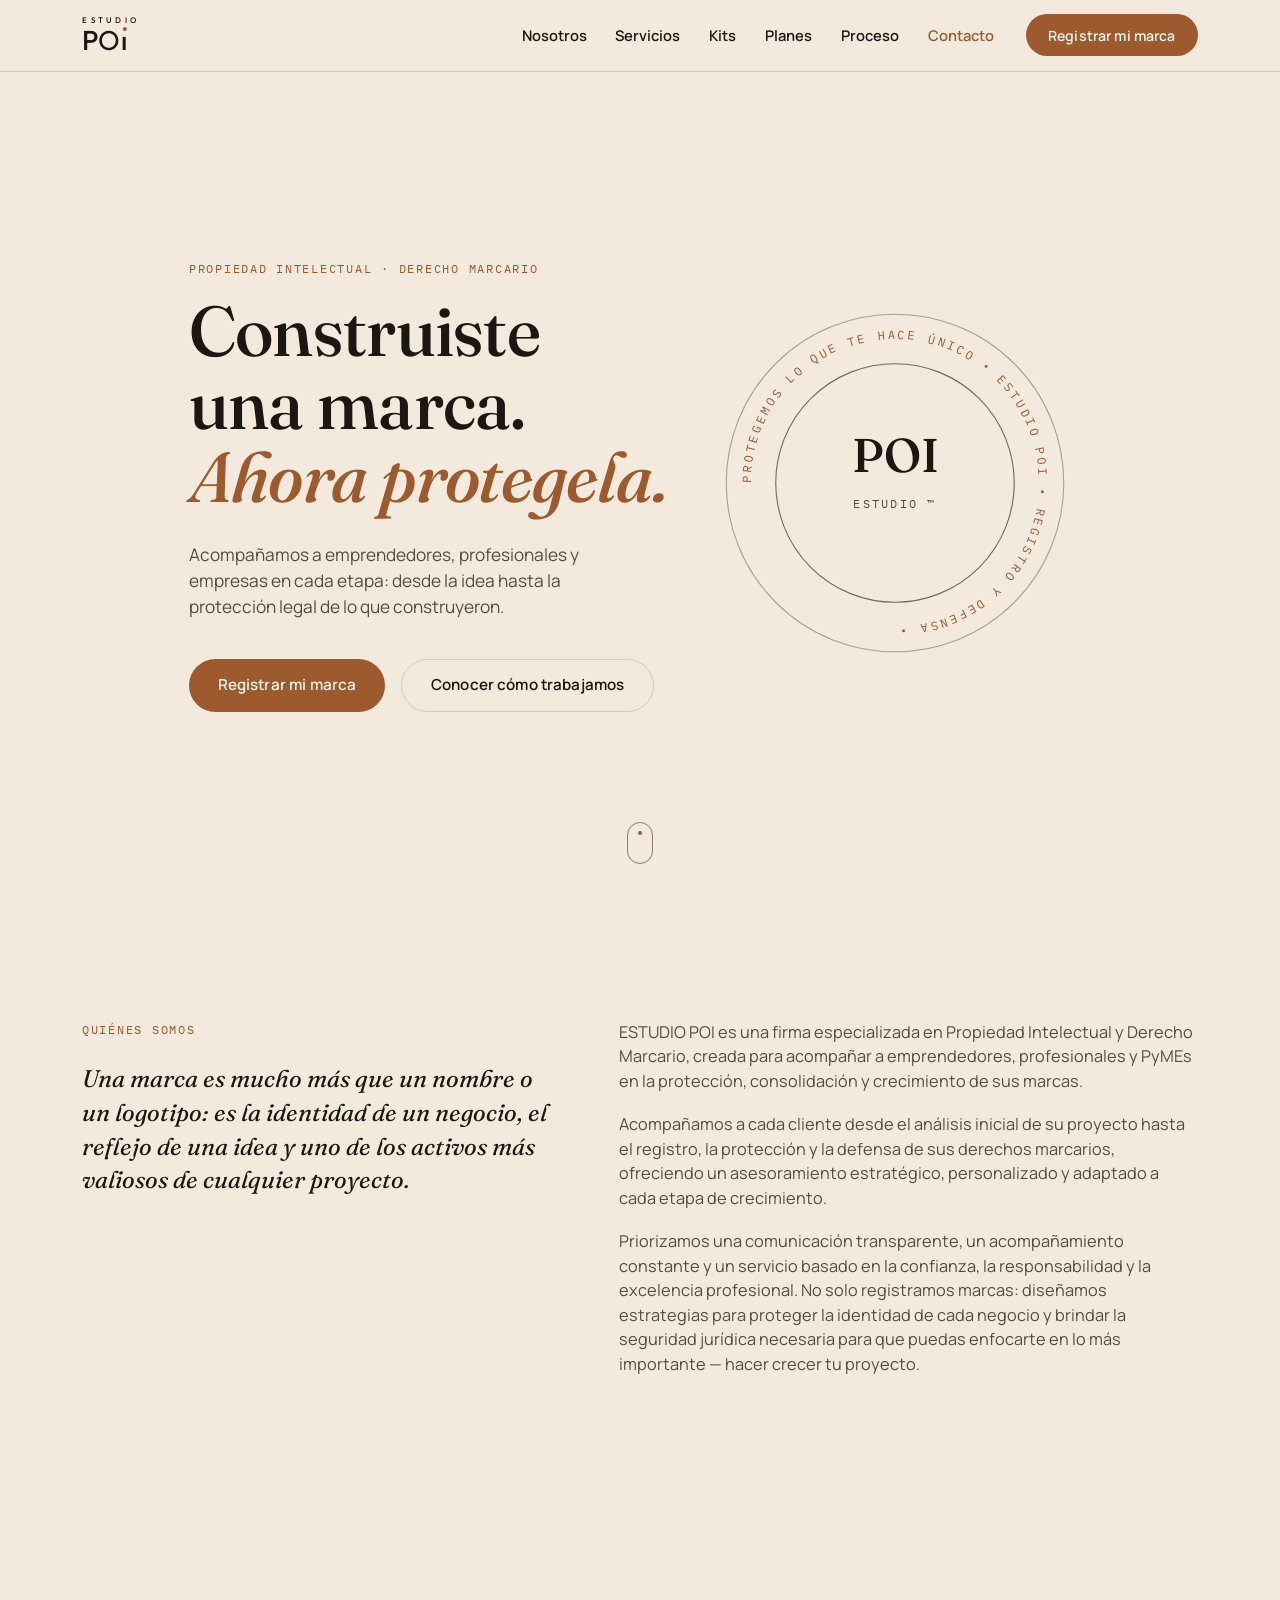
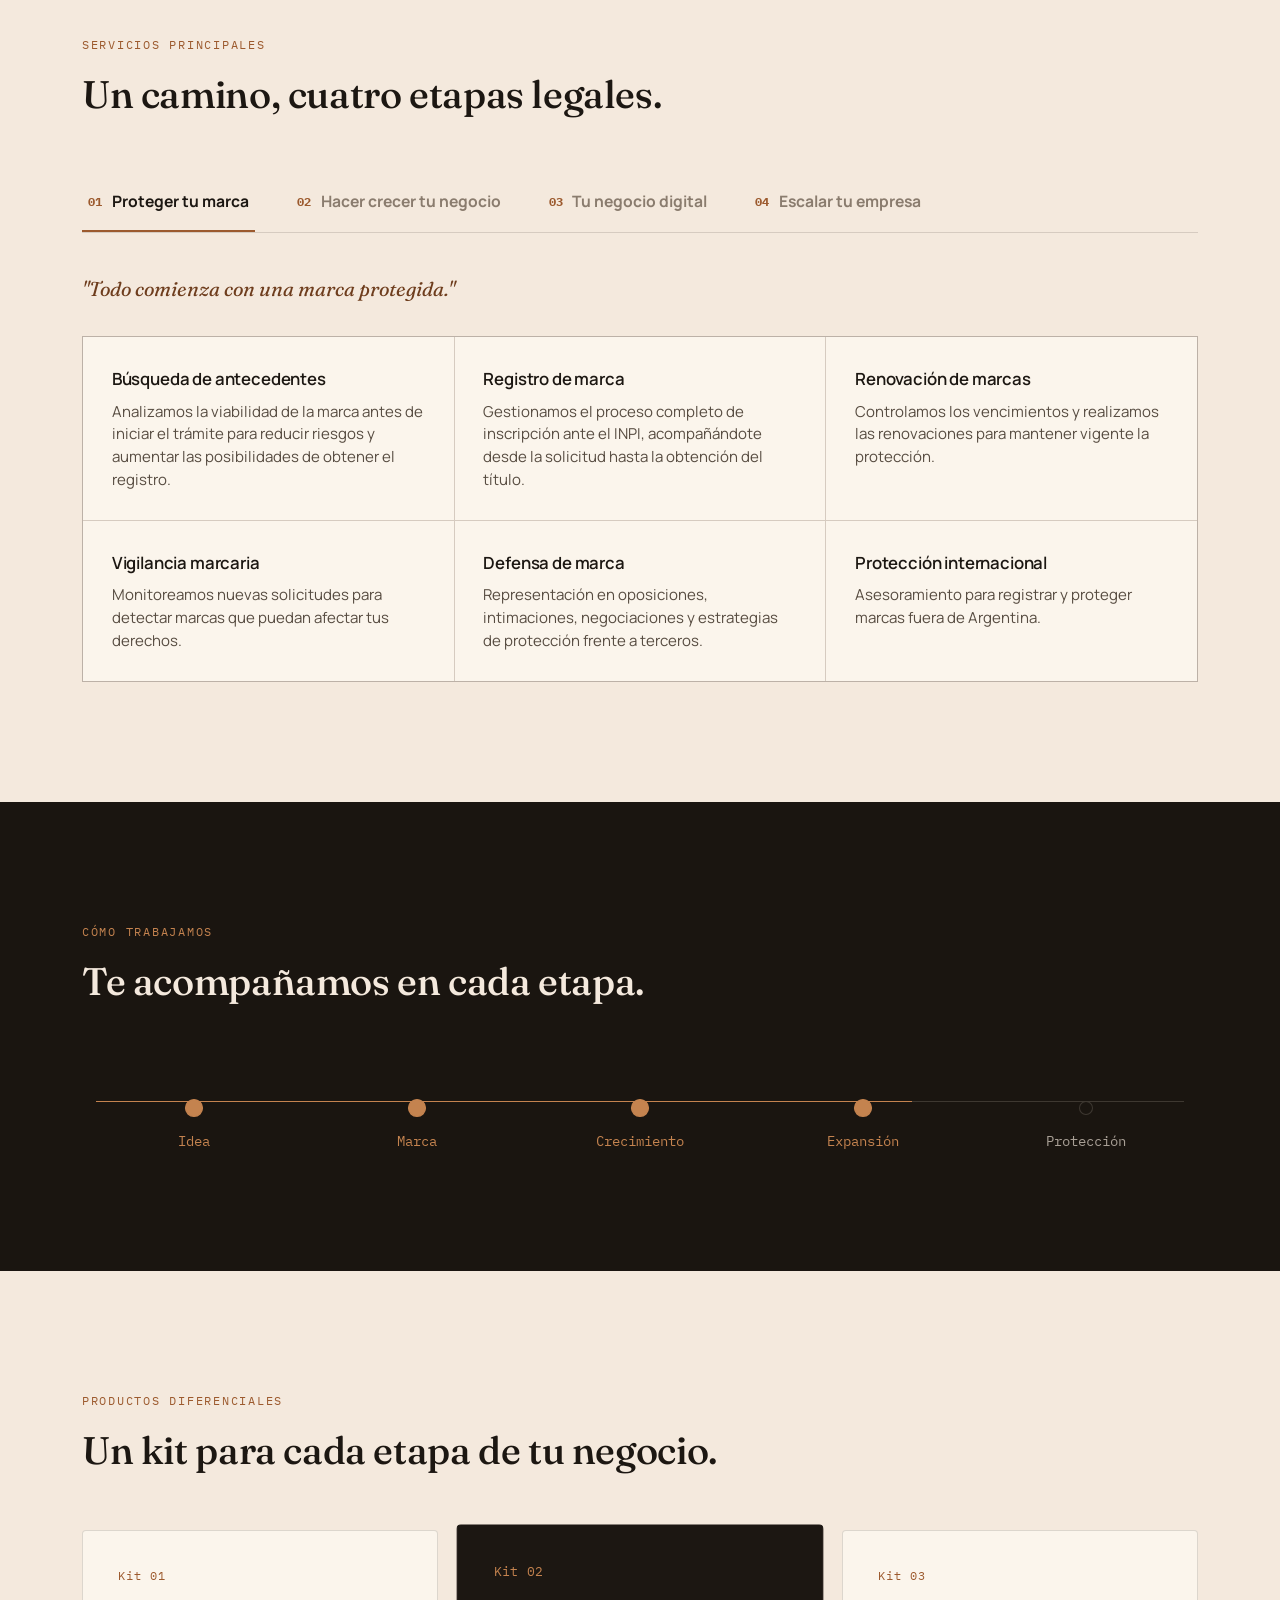
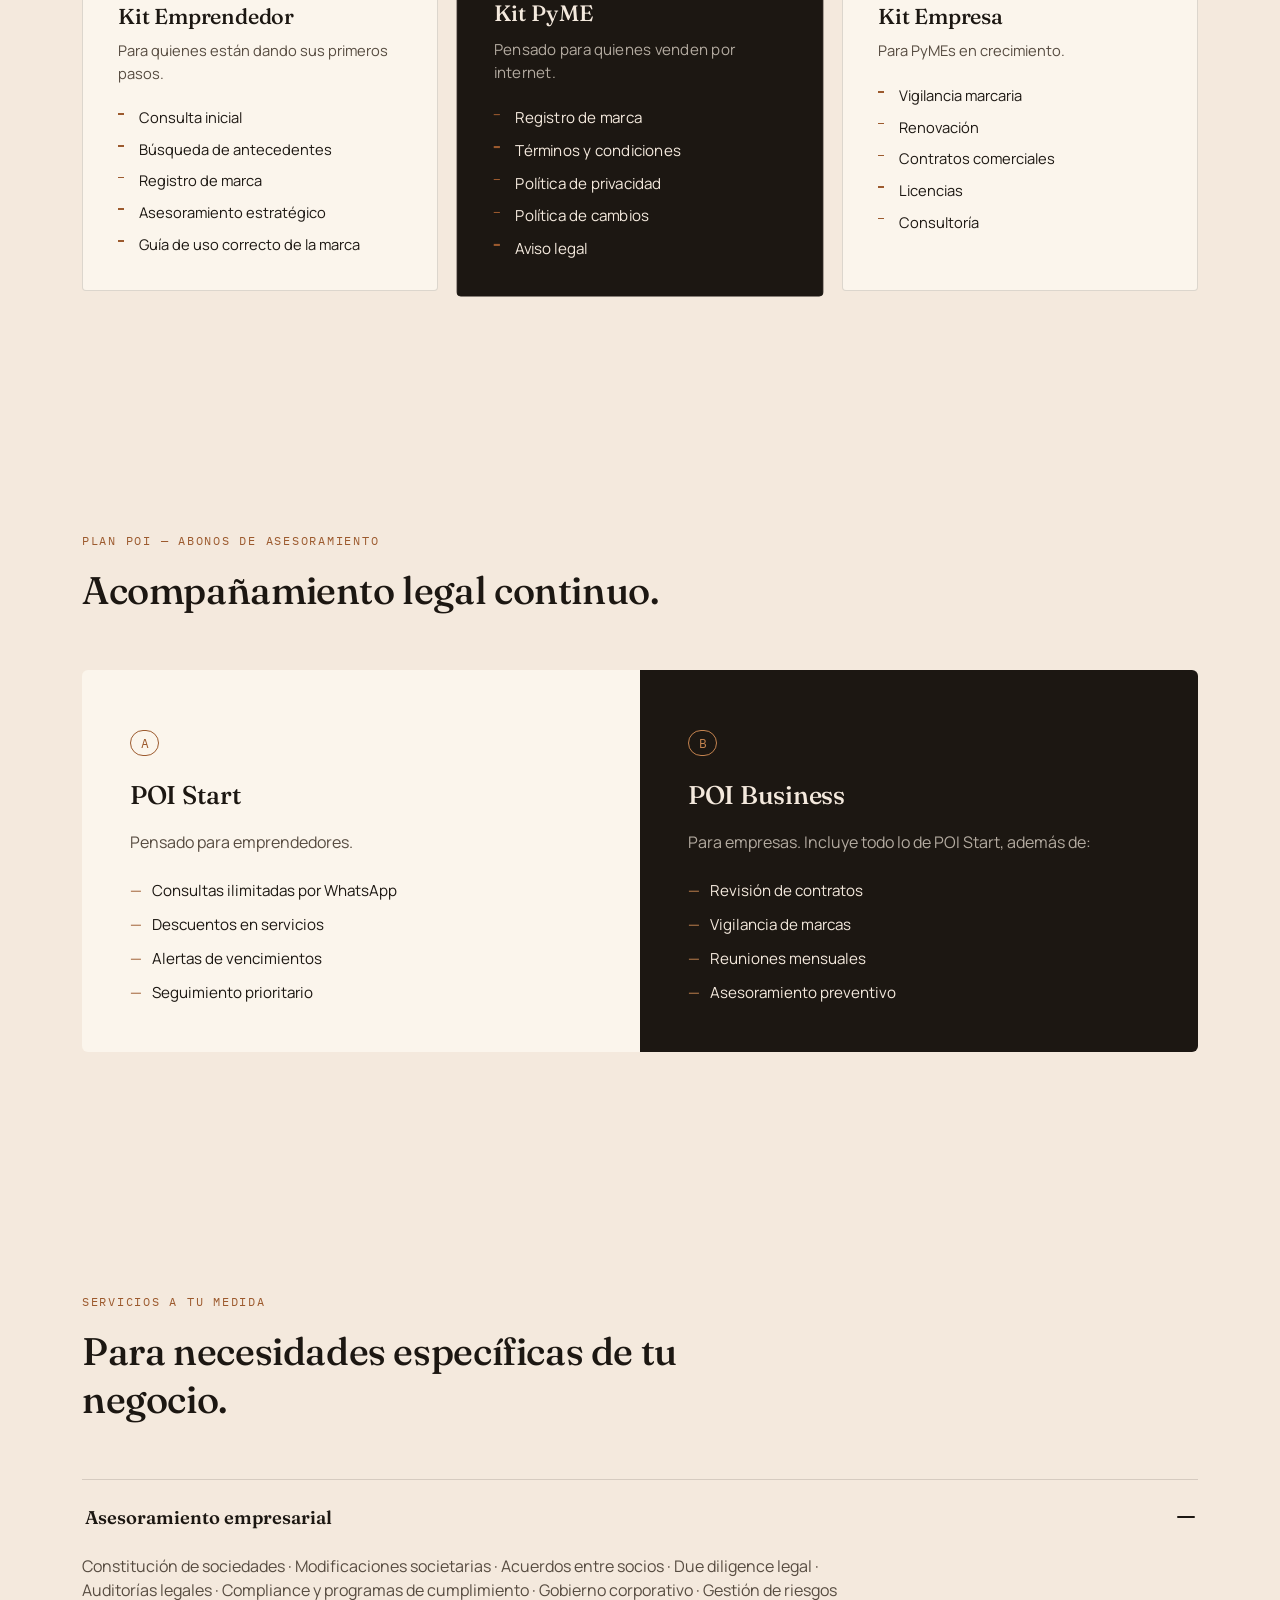
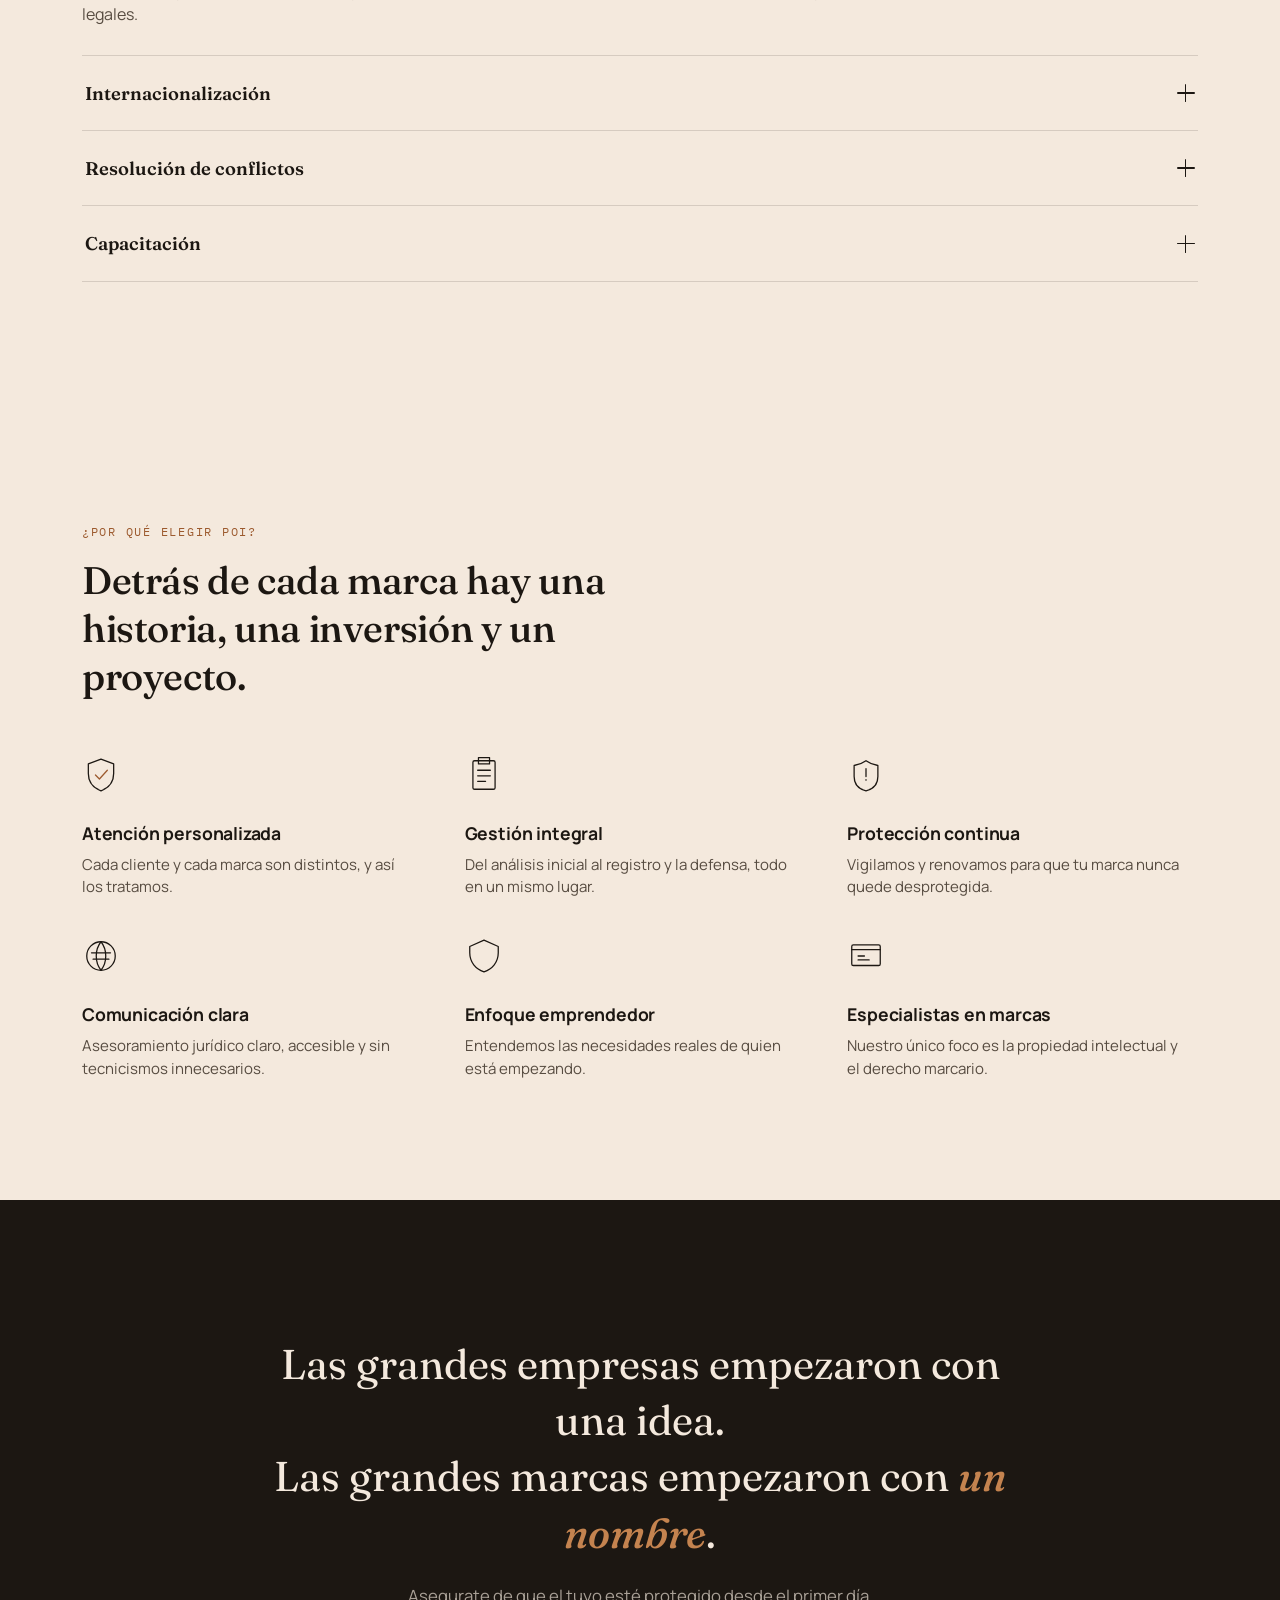
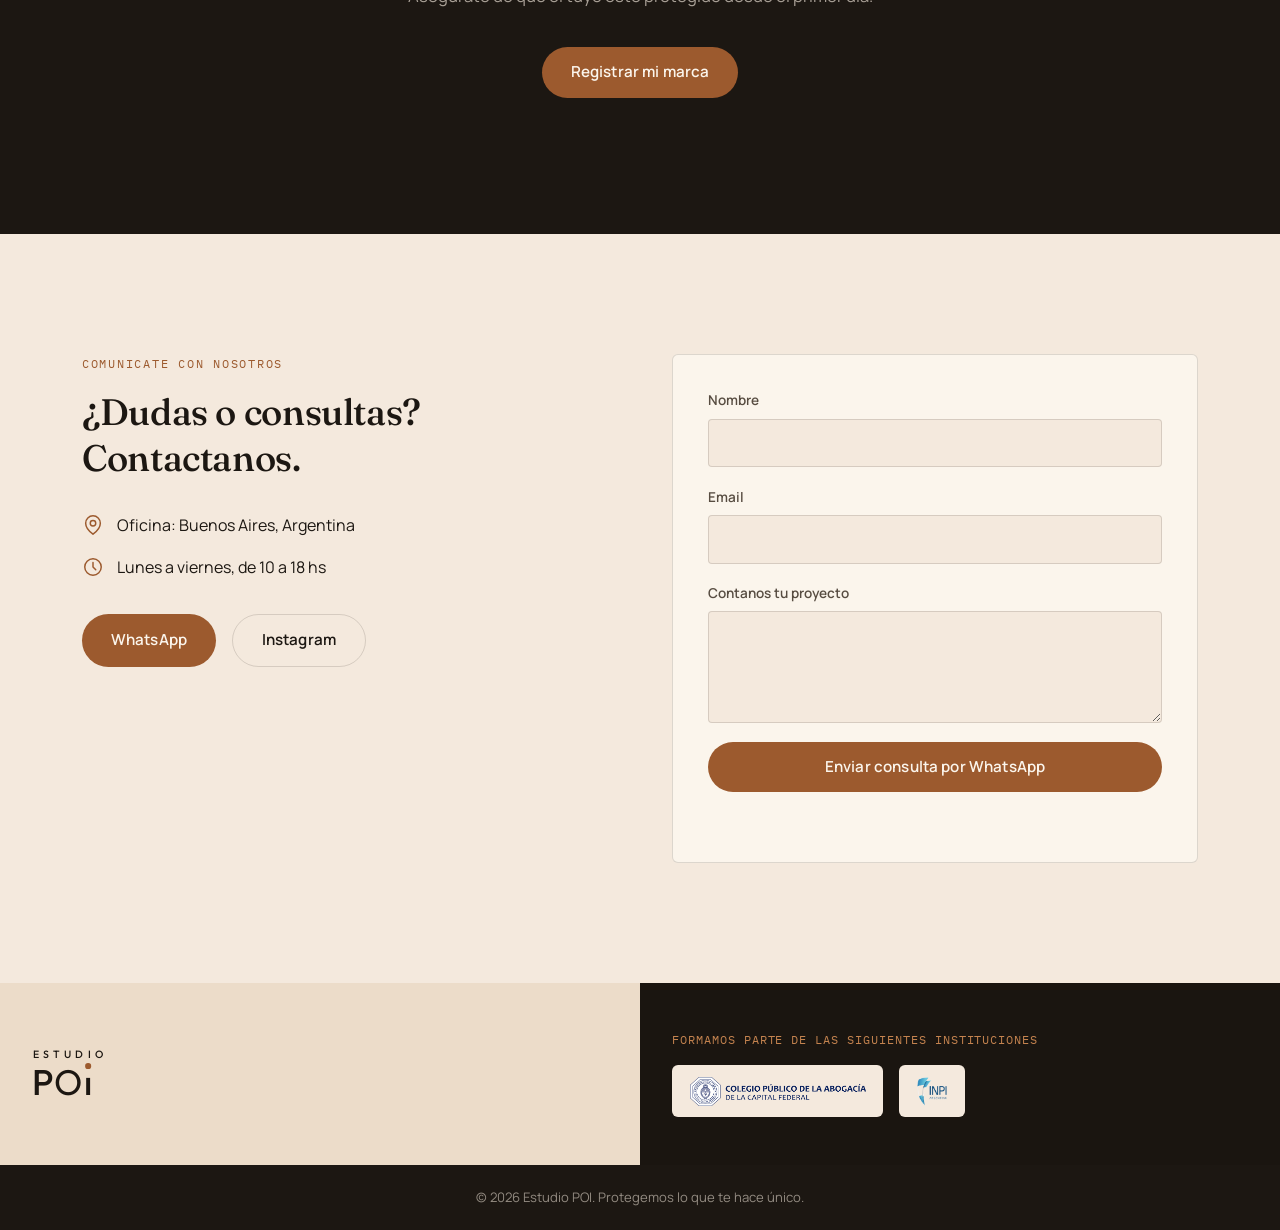
==== index.html @ d2f1c82b "segunda version" ====
<!DOCTYPE html>
<html lang="es">
<head>
<meta charset="UTF-8">
<meta name="viewport" content="width=device-width, initial-scale=1.0">
<title>Estudio POI — Protegemos lo que te hace único</title>
<meta name="description" content="Estudio POI: firma especializada en Propiedad Intelectual y Derecho Marcario. Registro, defensa y estrategia legal para marcas, emprendimientos y empresas.">
<link rel="icon" href="assets/favicon.svg" type="image/svg+xml">
<link rel="preconnect" href="https://fonts.googleapis.com">
<link rel="preconnect" href="https://fonts.gstatic.com" crossorigin>
<link href="https://fonts.googleapis.com/css2?family=Fraunces:ital,opsz,wght@0,9..144,300;0,9..144,400;0,9..144,500;0,9..144,600;1,9..144,400;1,9..144,500&family=Manrope:wght@400;500;600;700;800&family=IBM+Plex+Mono:wght@400;500&family=Outfit:wght@400;500;600&display=swap" rel="stylesheet">
<link rel="stylesheet" href="styles.css">
</head>
<body>

<!-- ============ NAV ============ -->
<header class="nav" id="nav">
  <div class="nav__inner">
    <a href="#top" class="nav__brand" aria-label="Estudio POI">
      <span class="brand-mark brand-mark--nav">
        <span class="brand-mark__estudio">Estudio</span>
        <span class="brand-mark__poi">P<span class="brand-mark__o">O</span><span class="brand-mark__i">ı<i class="brand-mark__dot"></i></span></span>
      </span>
    </a>
    <nav class="nav__links" id="navLinks">
      <a href="#nosotros">Nosotros</a>
      <a href="#servicios">Servicios</a>
      <a href="#kits">Kits</a>
      <a href="#planes">Planes</a>
      <a href="#proceso">Proceso</a>
      <a href="#contacto">Contacto</a>
    </nav>
    <a href="#contacto" class="btn btn--copper nav__cta">Registrar mi marca</a>
    <button class="nav__burger" id="navBurger" aria-label="Abrir menú" aria-expanded="false">
      <span></span><span></span><span></span>
    </button>
  </div>
</header>

<main id="top">

  <!-- ============ HERO ============ -->
  <section class="hero">
    <div class="hero__grain" aria-hidden="true"></div>
    <div class="hero__inner">
      <div class="hero__copy">
        <p class="eyebrow">Propiedad Intelectual · Derecho Marcario</p>
        <h1 class="hero__title">
          Construiste<br>
          una marca.<br>
          <em>Ahora protegela.</em>
        </h1>
        <p class="hero__lede">Acompañamos a emprendedores, profesionales y empresas en cada etapa: desde la idea hasta la protección legal de lo que construyeron.</p>
        <div class="hero__actions">
          <a href="#contacto" class="btn btn--copper">Registrar mi marca</a>
          <a href="#nosotros" class="btn btn--ghost">Conocer cómo trabajamos</a>
        </div>
      </div>
      <div class="hero__seal-wrap">
        <div class="seal" id="hero-seal">
          <svg viewBox="0 0 320 320" class="seal__svg">
            <defs>
              <path id="sealCircleTop" d="M 160,160 m -128,0 a 128,128 0 1,1 256,0 a 128,128 0 1,1 -256,0"/>
            </defs>
            <circle class="seal__ring-outer" cx="160" cy="160" r="150"/>
            <circle class="seal__ring-inner" cx="160" cy="160" r="106"/>
            <text class="seal__text">
              <textPath href="#sealCircleTop" startOffset="0%">PROTEGEMOS LO QUE TE HACE ÚNICO • ESTUDIO POI • REGISTRO Y DEFENSA •</textPath>
            </text>
            <g class="seal__center">
              <text x="160" y="150" class="seal__poi">POI</text>
              <text x="160" y="182" class="seal__tm">ESTUDIO ™</text>
            </g>
          </svg>
          <div class="seal__stamp-ring" aria-hidden="true"></div>
        </div>
      </div>
    </div>
    <button class="scroll-cue" id="scrollCue" aria-label="Bajar a la siguiente sección">
      <span></span>
    </button>
  </section>

  <!-- ============ QUIENES SOMOS ============ -->
  <section class="section about" id="nosotros">
    <div class="section__inner about__grid">
      <div class="about__label reveal">
        <p class="eyebrow">Quiénes somos</p>
        <p class="about__quote">Una marca es mucho más que un nombre o un logotipo: es la identidad de un negocio, el reflejo de una idea y uno de los activos más valiosos de cualquier proyecto.</p>
      </div>
      <div class="about__body reveal">
        <p>ESTUDIO POI es una firma especializada en Propiedad Intelectual y Derecho Marcario, creada para acompañar a emprendedores, profesionales y PyMEs en la protección, consolidación y crecimiento de sus marcas.</p>
        <p>Acompañamos a cada cliente desde el análisis inicial de su proyecto hasta el registro, la protección y la defensa de sus derechos marcarios, ofreciendo un asesoramiento estratégico, personalizado y adaptado a cada etapa de crecimiento.</p>
        <p>Priorizamos una comunicación transparente, un acompañamiento constante y un servicio basado en la confianza, la responsabilidad y la excelencia profesional. No solo registramos marcas: diseñamos estrategias para proteger la identidad de cada negocio y brindar la seguridad jurídica necesaria para que puedas enfocarte en lo más importante — hacer crecer tu proyecto.</p>
      </div>
    </div>
  </section>

  <!-- ============ SERVICIOS PRINCIPALES ============ -->
  <section class="section services" id="servicios">
    <div class="section__inner">
      <div class="section__head reveal">
        <p class="eyebrow">Servicios principales</p>
        <h2>Un camino, cuatro etapas legales.</h2>
      </div>

      <div class="tabs reveal" id="serviceTabs">
        <div class="tabs__nav" role="tablist">
          <button class="tabs__btn is-active" data-tab="0" role="tab" aria-selected="true">
            <span class="tabs__num">01</span>
            <span class="tabs__label">Proteger tu marca</span>
          </button>
          <button class="tabs__btn" data-tab="1" role="tab" aria-selected="false">
            <span class="tabs__num">02</span>
            <span class="tabs__label">Hacer crecer tu negocio</span>
          </button>
          <button class="tabs__btn" data-tab="2" role="tab" aria-selected="false">
            <span class="tabs__num">03</span>
            <span class="tabs__label">Tu negocio digital</span>
          </button>
          <button class="tabs__btn" data-tab="3" role="tab" aria-selected="false">
            <span class="tabs__num">04</span>
            <span class="tabs__label">Escalar tu empresa</span>
          </button>
        </div>

        <div class="tabs__panels">
          <!-- 01 -->
          <div class="tabs__panel is-active" data-panel="0">
            <p class="tabs__intro">"Todo comienza con una marca protegida."</p>
            <div class="service-grid">
              <div class="service-item">
                <h3>Búsqueda de antecedentes</h3>
                <p>Analizamos la viabilidad de la marca antes de iniciar el trámite para reducir riesgos y aumentar las posibilidades de obtener el registro.</p>
              </div>
              <div class="service-item">
                <h3>Registro de marca</h3>
                <p>Gestionamos el proceso completo de inscripción ante el INPI, acompañándote desde la solicitud hasta la obtención del título.</p>
              </div>
              <div class="service-item">
                <h3>Renovación de marcas</h3>
                <p>Controlamos los vencimientos y realizamos las renovaciones para mantener vigente la protección.</p>
              </div>
              <div class="service-item">
                <h3>Vigilancia marcaria</h3>
                <p>Monitoreamos nuevas solicitudes para detectar marcas que puedan afectar tus derechos.</p>
              </div>
              <div class="service-item">
                <h3>Defensa de marca</h3>
                <p>Representación en oposiciones, intimaciones, negociaciones y estrategias de protección frente a terceros.</p>
              </div>
              <div class="service-item">
                <h3>Protección internacional</h3>
                <p>Asesoramiento para registrar y proteger marcas fuera de Argentina.</p>
              </div>
            </div>
          </div>

          <!-- 02 -->
          <div class="tabs__panel" data-panel="1">
            <p class="tabs__intro">"Cuando tu emprendimiento crece, también aparecen nuevos desafíos legales."</p>
            <div class="service-grid">
              <div class="service-item service-item--wide">
                <h3>Contratos comerciales</h3>
                <p>Diseñamos contratos adaptados a cada etapa del negocio: prestación de servicios, proveedores, acuerdos comerciales, freelancers, colaboraciones, influencers, distribución y representación comercial.</p>
              </div>
              <div class="service-item">
                <h3>Contratos de confidencialidad (NDA)</h3>
                <p>Protegé tus ideas, desarrollos, información y proyectos antes de compartirlos con terceros. Ideal para startups, programadores, agencias y empresas tecnológicas.</p>
              </div>
              <div class="service-item">
                <h3>Licencias de uso</h3>
                <p>Si querés permitir que terceros utilicen tu marca, desarrollamos contratos de licencia adaptados a tu negocio.</p>
              </div>
              <div class="service-item">
                <h3>Cesión de marca</h3>
                <p>Gestionamos la transferencia legal de marcas registradas entre personas o empresas.</p>
              </div>
            </div>
          </div>

          <!-- 03 -->
          <div class="tabs__panel" data-panel="2">
            <p class="tabs__intro">"El mundo digital también necesita respaldo legal."</p>
            <div class="service-grid">
              <div class="service-item">
                <h3>Términos y condiciones</h3>
                <p>Redactamos los términos legales para páginas web, plataformas y tiendas online.</p>
              </div>
              <div class="service-item">
                <h3>Política de privacidad</h3>
                <p>Adecuamos tu sitio web al tratamiento responsable de datos personales.</p>
              </div>
              <div class="service-item">
                <h3>Política de cambios y devoluciones</h3>
                <p>Especialmente pensada para e-commerce.</p>
              </div>
              <div class="service-item">
                <h3>Aviso legal</h3>
                <p>Toda la documentación jurídica necesaria para operar con transparencia.</p>
              </div>
              <div class="service-item service-item--wide">
                <h3>Asesoramiento para tiendas online</h3>
                <p>Acompañamos negocios digitales en el cumplimiento de la normativa aplicable: información obligatoria, derechos del consumidor, protección de datos, medios de pago, publicidad digital y comercio electrónico.</p>
              </div>
            </div>
          </div>

          <!-- 04 -->
          <div class="tabs__panel" data-panel="3">
            <p class="tabs__intro">"Cuando tu negocio deja de ser un emprendimiento y comienza a convertirse en una empresa."</p>
            <div class="service-grid">
              <div class="service-item service-item--wide">
                <h3>Franquicias</h3>
                <p>Asesoramiento integral para quienes desean expandir su modelo de negocio mediante franquicias: contrato de franquicia, manual legal, protección marcaria, licencias y estrategia de expansión.</p>
              </div>
            </div>
          </div>
        </div>
      </div>
    </div>
  </section>

  <!-- ============ PROCESO ============ -->
  <section class="section process" id="proceso">
    <div class="section__inner">
      <div class="section__head reveal">
        <p class="eyebrow eyebrow--light">Cómo trabajamos</p>
        <h2 class="light-heading">Te acompañamos en cada etapa.</h2>
      </div>
      <div class="stepper reveal" id="stepper">
        <div class="stepper__line"><div class="stepper__line-fill" id="stepperFill"></div></div>
        <div class="stepper__step" data-step="0">
          <span class="stepper__dot"></span>
          <span class="stepper__label">Idea</span>
        </div>
        <div class="stepper__step" data-step="1">
          <span class="stepper__dot"></span>
          <span class="stepper__label">Marca</span>
        </div>
        <div class="stepper__step" data-step="2">
          <span class="stepper__dot"></span>
          <span class="stepper__label">Crecimiento</span>
        </div>
        <div class="stepper__step" data-step="3">
          <span class="stepper__dot"></span>
          <span class="stepper__label">Expansión</span>
        </div>
        <div class="stepper__step stepper__step--final" data-step="4" id="finalStep">
          <span class="stepper__dot stepper__dot--stamp"></span>
          <span class="stepper__label">Protección</span>
        </div>
      </div>
    </div>
  </section>

  <!-- ============ KITS ============ -->
  <section class="section kits" id="kits">
    <div class="section__inner">
      <div class="section__head reveal">
        <p class="eyebrow">Productos diferenciales</p>
        <h2>Un kit para cada etapa de tu negocio.</h2>
      </div>
      <div class="kit-grid reveal">
        <article class="kit-card">
          <p class="kit-card__num">Kit 01</p>
          <h3>Kit Emprendedor</h3>
          <p class="kit-card__for">Para quienes están dando sus primeros pasos.</p>
          <ul>
            <li>Consulta inicial</li>
            <li>Búsqueda de antecedentes</li>
            <li>Registro de marca</li>
            <li>Asesoramiento estratégico</li>
            <li>Guía de uso correcto de la marca</li>
          </ul>
        </article>
        <article class="kit-card kit-card--featured">
          <p class="kit-card__num">Kit 02</p>
          <h3>Kit PyME</h3>
          <p class="kit-card__for">Pensado para quienes venden por internet.</p>
          <ul>
            <li>Registro de marca</li>
            <li>Términos y condiciones</li>
            <li>Política de privacidad</li>
            <li>Política de cambios</li>
            <li>Aviso legal</li>
          </ul>
        </article>
        <article class="kit-card">
          <p class="kit-card__num">Kit 03</p>
          <h3>Kit Empresa</h3>
          <p class="kit-card__for">Para PyMEs en crecimiento.</p>
          <ul>
            <li>Vigilancia marcaria</li>
            <li>Renovación</li>
            <li>Contratos comerciales</li>
            <li>Licencias</li>
            <li>Consultoría</li>
          </ul>
        </article>
      </div>
    </div>
  </section>

  <!-- ============ PLAN POI ============ -->
  <section class="section plans" id="planes">
    <div class="section__inner">
      <div class="section__head reveal">
        <p class="eyebrow">Plan POI — Abonos de asesoramiento</p>
        <h2>Acompañamiento legal continuo.</h2>
      </div>
      <div class="plan-split reveal">
        <div class="plan-card plan-card--light">
          <p class="plan-card__tag">A</p>
          <h3>POI Start</h3>
          <p class="plan-card__for">Pensado para emprendedores.</p>
          <ul>
            <li>Consultas ilimitadas por WhatsApp</li>
            <li>Descuentos en servicios</li>
            <li>Alertas de vencimientos</li>
            <li>Seguimiento prioritario</li>
          </ul>
        </div>
        <div class="plan-card plan-card--dark">
          <p class="plan-card__tag">B</p>
          <h3>POI Business</h3>
          <p class="plan-card__for">Para empresas. Incluye todo lo de POI Start, además de:</p>
          <ul>
            <li>Revisión de contratos</li>
            <li>Vigilancia de marcas</li>
            <li>Reuniones mensuales</li>
            <li>Asesoramiento preventivo</li>
          </ul>
        </div>
      </div>
    </div>
  </section>

  <!-- ============ SERVICIOS A MEDIDA ============ -->
  <section class="section custom-services">
    <div class="section__inner">
      <div class="section__head reveal">
        <p class="eyebrow">Servicios a tu medida</p>
        <h2>Para necesidades específicas de tu negocio.</h2>
      </div>
      <div class="accordion reveal" id="accordion">
        <div class="accordion__item is-open">
          <button class="accordion__trigger">
            <span>Asesoramiento empresarial</span>
            <span class="accordion__icon"></span>
          </button>
          <div class="accordion__panel">
            <p>Constitución de sociedades · Modificaciones societarias · Acuerdos entre socios · Due diligence legal · Auditorías legales · Compliance y programas de cumplimiento · Gobierno corporativo · Gestión de riesgos legales.</p>
          </div>
        </div>
        <div class="accordion__item">
          <button class="accordion__trigger">
            <span>Internacionalización</span>
            <span class="accordion__icon"></span>
          </button>
          <div class="accordion__panel">
            <p>Protección internacional de marcas · Gestión de portafolios internacionales · Coordinación con corresponsales extranjeros · Estrategias de protección de activos intangibles en distintos países.</p>
          </div>
        </div>
        <div class="accordion__item">
          <button class="accordion__trigger">
            <span>Resolución de conflictos</span>
            <span class="accordion__icon"></span>
          </button>
          <div class="accordion__panel">
            <p>Negociación · Mediación · Gestión de reclamos · Asistencia en procedimientos administrativos · Coordinación de litigios con estudios especializados.</p>
          </div>
        </div>
        <div class="accordion__item">
          <button class="accordion__trigger">
            <span>Capacitación</span>
            <span class="accordion__icon"></span>
          </button>
          <div class="accordion__panel">
            <p>Cursos y talleres para empresas · Capacitaciones en propiedad intelectual · Formación en compliance y protección de activos intangibles.</p>
          </div>
        </div>
      </div>
    </div>
  </section>

  <!-- ============ POR QUE ELEGIR POI ============ -->
  <section class="section why">
    <div class="section__inner">
      <div class="section__head reveal">
        <p class="eyebrow">¿Por qué elegir POI?</p>
        <h2>Detrás de cada marca hay una historia, una inversión y un proyecto.</h2>
      </div>
      <div class="why-grid reveal">
        <div class="why-card">
          <svg class="why-icon" viewBox="0 0 48 48"><path d="M24 4 8 10v12c0 11 7 18.5 16 22 9-3.5 16-11 16-22V10Z"/><path class="why-icon__check" d="m17 24 5 5 10-11"/></svg>
          <h3>Atención personalizada</h3>
          <p>Cada cliente y cada marca son distintos, y así los tratamos.</p>
        </div>
        <div class="why-card">
          <svg class="why-icon" viewBox="0 0 48 48"><rect x="10" y="6" width="28" height="36" rx="2"/><path d="M17 2h14v8H17z"/><path d="M16 18h16M16 25h16M16 32h10"/></svg>
          <h3>Gestión integral</h3>
          <p>Del análisis inicial al registro y la defensa, todo en un mismo lugar.</p>
        </div>
        <div class="why-card">
          <svg class="why-icon" viewBox="0 0 48 48"><path d="M24 6c-7 5-15 6-15 6v14c0 10 6.5 16 15 18 8.5-2 15-8 15-18V12s-8-1-15-6Z"/><path d="M24 16v10M24 30v.5"/></svg>
          <h3>Protección continua</h3>
          <p>Vigilamos y renovamos para que tu marca nunca quede desprotegida.</p>
        </div>
        <div class="why-card">
          <svg class="why-icon" viewBox="0 0 48 48"><circle cx="24" cy="24" r="18"/><path d="M12 20h24M14 28h20M24 6c4 5 6 11 6 18s-2 13-6 18M24 6c-4 5-6 11-6 18s2 13 6 18"/></svg>
          <h3>Comunicación clara</h3>
          <p>Asesoramiento jurídico claro, accesible y sin tecnicismos innecesarios.</p>
        </div>
        <div class="why-card">
          <svg class="why-icon" viewBox="0 0 48 48"><path d="M24 4 6 12v8c0 12 7.5 20.5 18 24 10.5-3.5 18-12 18-24v-8Z"/></svg>
          <h3>Enfoque emprendedor</h3>
          <p>Entendemos las necesidades reales de quien está empezando.</p>
        </div>
        <div class="why-card">
          <svg class="why-icon" viewBox="0 0 48 48"><rect x="6" y="10" width="36" height="26" rx="2"/><path d="M6 16h36M14 24h8M14 29h14"/></svg>
          <h3>Especialistas en marcas</h3>
          <p>Nuestro único foco es la propiedad intelectual y el derecho marcario.</p>
        </div>
      </div>
    </div>
  </section>

  <!-- ============ CIERRE ============ -->
  <section class="closing">
    <div class="closing__inner reveal">
      <p class="closing__quote">
        Las grandes empresas empezaron con una idea.<br>
        Las grandes marcas empezaron con <em>un nombre</em>.
      </p>
      <p class="closing__sub">Asegurate de que el tuyo esté protegido desde el primer día.</p>
      <a href="#contacto" class="btn btn--copper">Registrar mi marca</a>
    </div>
  </section>

  <!-- ============ CONTACTO ============ -->
  <section class="section contact" id="contacto">
    <div class="section__inner contact__grid">
      <div class="contact__info reveal">
        <p class="eyebrow">Comunicate con nosotros</p>
        <h2>¿Dudas o consultas?<br>Contactanos.</h2>
        <ul class="contact__list">
          <li>
            <span class="contact__icon">
              <svg viewBox="0 0 24 24"><path d="M12 2C7.6 2 4 5.6 4 10c0 6 8 12 8 12s8-6 8-12c0-4.4-3.6-8-8-8Z"/><circle cx="12" cy="10" r="3"/></svg>
            </span>
            <span>Oficina: Buenos Aires, Argentina</span>
          </li>
          <li>
            <span class="contact__icon">
              <svg viewBox="0 0 24 24"><circle cx="12" cy="12" r="9"/><path d="M12 7v5l3 3"/></svg>
            </span>
            <span>Lunes a viernes, de 10 a 18 hs</span>
          </li>
        </ul>
        <div class="contact__actions">
          <a href="https://wa.me/5491173620775" class="btn btn--copper" target="_blank" rel="noopener">WhatsApp</a>
          <a href="https://instagram.com/estudiopoi" class="btn btn--ghost" target="_blank" rel="noopener">Instagram</a>
        </div>
      </div>
      <form class="contact__form reveal" id="contactForm">
        <label>
          <span>Nombre</span>
          <input type="text" name="nombre" required>
        </label>
        <label>
          <span>Email</span>
          <input type="email" name="email" required>
        </label>
        <label>
          <span>Contanos tu proyecto</span>
          <textarea name="mensaje" rows="4" required></textarea>
        </label>
        <button type="submit" class="btn btn--copper btn--full">Enviar consulta por WhatsApp</button>
        <p class="contact__form-note" id="formNote"></p>
      </form>
    </div>
  </section>

</main>

<!-- ============ FOOTER ============ -->
<footer class="footer">
  <div class="footer__split">
    <div class="footer__side footer__side--light">
      <span class="brand-mark brand-mark--footer">
        <span class="brand-mark__estudio">Estudio</span>
        <span class="brand-mark__poi">P<span class="brand-mark__o">O</span><span class="brand-mark__i">ı<i class="brand-mark__dot"></i></span></span>
      </span>
    </div>
    <div class="footer__side footer__side--dark">
      <p class="footer__institutions-label">Formamos parte de las siguientes instituciones</p>
      <div class="footer__institutions-logos">
        <span class="footer__institution-badge">
          <img src="assets/cpacf-logo.png" alt="Colegio Público de la Abogacía de la Capital Federal">
        </span>
        <span class="footer__institution-badge">
          <img src="assets/inpi-logo.png" alt="INPI Argentina">
        </span>
      </div>
    </div>
  </div>
  <div class="footer__bottom">
    <p>© <span id="year"></span> Estudio POI. Protegemos lo que te hace único.</p>
  </div>
</footer>

<script src="script.js"></script>
</body>
</html>
---- styles.css ----
/* =================================================================
   ESTUDIO POI — Design tokens
   ================================================================= */
:root{
  --cream:        #F4E9DD;
  --cream-deep:   #ECDCC9;
  --paper:        #FBF5EC;
  --ink:          #1C1712;
  --ink-soft:     #574C41;
  --ink-faint:    #8A7C6E;
  --copper:       #9C5A2E;
  --copper-light: #C4834F;
  --copper-deep:  #6E3D1D;
  --panel:        #1A1510;
  --panel-soft:   #2A231C;
  --line:         rgba(28,23,18,0.14);
  --line-dark:    rgba(244,233,221,0.16);

  --serif: "Fraunces", Georgia, serif;
  --sans:  "Manrope", -apple-system, BlinkMacSystemFont, "Segoe UI", sans-serif;
  --mono:  "IBM Plex Mono", ui-monospace, monospace;

  --container: 1180px;
  --ease: cubic-bezier(.22,.61,.36,1);
}

*,*::before,*::after{ box-sizing: border-box; }
html{ scroll-behavior: smooth; }
@media (prefers-reduced-motion: reduce){
  html{ scroll-behavior: auto; }
  *,*::before,*::after{ animation-duration: 0.001ms !important; animation-iteration-count: 1 !important; transition-duration: 0.001ms !important; }
}

body{
  margin:0;
  font-family: var(--sans);
  background: var(--cream);
  color: var(--ink);
  -webkit-font-smoothing: antialiased;
  line-height: 1.5;
}

img{ max-width:100%; display:block; }
a{ color:inherit; text-decoration:none; }
ul{ list-style:none; margin:0; padding:0; }
button{ font-family:inherit; cursor:pointer; background:none; border:none; color:inherit; }
input,textarea{ font-family:inherit; }

.eyebrow{
  font-family: var(--mono);
  font-size: 0.78rem;
  letter-spacing: 0.14em;
  text-transform: uppercase;
  color: var(--copper);
  margin: 0 0 1rem;
}
.eyebrow--light{ color: var(--copper-light); }

h1,h2,h3{
  font-family: var(--serif);
  font-weight: 500;
  color: var(--ink);
  margin: 0;
  letter-spacing: -0.01em;
}
em{ font-style: italic; color: var(--copper); font-weight: 500; }

.section{ padding: 7.5rem 0; }
.section__inner{ max-width: var(--container); margin: 0 auto; padding: 0 2rem; }
.section__head{ max-width: 640px; margin-bottom: 3.5rem; }
.section__head h2{ font-size: clamp(1.8rem, 3vw, 2.5rem); line-height: 1.25; }
.light-heading{ color: var(--cream); }

/* Buttons */
.btn{
  display: inline-flex;
  align-items: center;
  justify-content: center;
  padding: 0.9rem 1.8rem;
  border-radius: 100px;
  font-size: 0.95rem;
  font-weight: 600;
  letter-spacing: 0.01em;
  transition: transform 0.35s var(--ease), box-shadow 0.35s var(--ease), background 0.25s ease, color 0.25s ease;
  white-space: nowrap;
}
.btn--copper{ background: var(--copper); color: var(--paper); }
.btn--copper:hover{ background: var(--copper-deep); transform: translateY(-2px); box-shadow: 0 10px 24px rgba(110,61,29,0.28); }
.btn--ghost{ background: transparent; color: var(--ink); border: 1.5px solid var(--line); }
.btn--ghost:hover{ border-color: var(--ink); transform: translateY(-2px); }
.btn--full{ width:100%; }

/* =================================================================
   BRAND MARK (typographic logo — replaces raster image)
   ================================================================= */
.brand-mark{
  display:flex; flex-direction:column; align-items:flex-start;
  font-family: "Outfit", var(--sans);
  color: var(--ink);
  line-height: 1;
  user-select: none;
}
.brand-mark__estudio{
  font-size: 0.62em;
  font-weight: 500;
  letter-spacing: 0.4em;
  text-transform: uppercase;
  color: currentColor;
  margin-bottom: 0.4em;
  margin-left: 0.05em;
}
.brand-mark__poi{
  display: inline-flex;
  align-items: baseline;
  font-size: 2.1em;
  font-weight: 500;
  letter-spacing: 0.01em;
}
.brand-mark__o{ font-weight: 400; }
.brand-mark__i{
  position: relative;
  display: inline-block;
  margin-left: 0.03em;
}
.brand-mark__dot{
  position: absolute;
  top: -0.02em;
  left: 50%;
  transform: translateX(-50%);
  width: 0.16em;
  height: 0.16em;
  border-radius: 50%;
  background: var(--copper);
  font-style: normal;
}
.brand-mark--nav{ font-size: 13px; }
.brand-mark--footer{ font-size: 17px; }

/* =================================================================
   NAV
   ================================================================= */
.nav{
  position: sticky; top:0; z-index: 100;
  background: rgba(244,233,221,0.82);
  backdrop-filter: blur(10px);
  border-bottom: 1px solid var(--line);
}
.nav__inner{
  max-width: var(--container); margin:0 auto; padding: 0.9rem 2rem;
  display:flex; align-items:center; gap: 2rem;
}
.nav__brand{ margin-right: auto; }
.nav__links{ display:flex; gap: 1.8rem; font-size: 0.92rem; font-weight:600; }
.nav__links a{ position:relative; padding: 0.2rem 0; }
.nav__links a::after{
  content:''; position:absolute; left:0; right:100%; bottom:-2px; height:1.5px;
  background: var(--copper); transition: right 0.3s var(--ease);
}
.nav__links a:hover::after{ right:0; }
.nav__cta{ padding: 0.65rem 1.4rem; font-size:0.88rem; }
.nav__burger{ display:none; flex-direction:column; gap:5px; width:26px; }
.nav__burger span{ height:2px; background:var(--ink); border-radius:2px; transition: transform .3s var(--ease), opacity .3s var(--ease); }

@media (max-width: 900px){
  .nav__links{
    position:fixed; inset: 62px 0 0 0; background: var(--cream);
    flex-direction:column; padding: 2rem; gap: 1.4rem; font-size: 1.15rem;
    transform: translateY(-8px); opacity:0; pointer-events:none;
    transition: opacity .3s var(--ease), transform .3s var(--ease);
  }
  .nav__links.is-open{ opacity:1; transform:translateY(0); pointer-events:auto; }
  .nav__cta{ display:none; }
  .nav__burger{ display:flex; }
  .nav__burger.is-open span:nth-child(1){ transform: translateY(7px) rotate(45deg); }
  .nav__burger.is-open span:nth-child(2){ opacity:0; }
  .nav__burger.is-open span:nth-child(3){ transform: translateY(-7px) rotate(-45deg); }
}

/* =================================================================
   HERO
   ================================================================= */
.hero{
  position: relative;
  min-height: 92vh;
  display:flex; align-items:center;
  overflow: hidden;
}
.hero__grain{
  position:absolute; inset:0; pointer-events:none; opacity: 0.5;
  background-image: radial-gradient(var(--line) 0.6px, transparent 0.6px);
  background-size: 18px 18px;
  mask-image: radial-gradient(ellipse at 70% 40%, black, transparent 70%);
}
.hero__inner{
  max-width: var(--container); margin: 0 auto; padding: 4rem 2rem;
  display:grid; grid-template-columns: 1.1fr 0.9fr; align-items:center; gap: 2rem;
  position:relative; z-index:1;
}
.hero__title{
  font-size: clamp(2.6rem, 5.6vw, 4.4rem);
  line-height: 1.04;
  font-weight: 500;
}
.hero__lede{
  max-width: 440px; margin: 1.8rem 0 2.4rem;
  color: var(--ink-soft); font-size: 1.08rem;
}
.hero__actions{ display:flex; gap: 1rem; flex-wrap:wrap; }

.hero__seal-wrap{ display:flex; justify-content:center; align-items:center; }
.seal{ position:relative; width: min(360px, 80vw); aspect-ratio:1; }
.seal__svg{ width:100%; height:100%; }
.seal__ring-outer, .seal__ring-inner{ fill:none; stroke: var(--ink); }
.seal__ring-outer{ stroke-width:1; opacity:0.35; }
.seal__ring-inner{ stroke-width:1; opacity:0.6; }
.seal__text{
  font-family: var(--mono); font-size: 10.6px; letter-spacing: 2.6px;
  fill: var(--copper); text-transform: uppercase;
}
.seal__poi{
  font-family: var(--serif); font-size: 42px; font-weight:500;
  text-anchor:middle; fill: var(--ink);
}
.seal__tm{
  font-family: var(--mono); font-size: 11px; letter-spacing:2px;
  text-anchor:middle; fill: var(--ink-soft);
}
.seal__center, .seal__text{ transform-origin: 160px 160px; }
.seal__text{ animation: seal-rotate 40s linear infinite; }
.seal__stamp-ring{
  position:absolute; inset:-6%; border-radius:50%;
  border: 2px solid var(--copper);
  opacity:0; transform: scale(1.5);
}

@keyframes seal-rotate{ to{ transform: rotate(360deg); } }

/* stamp entrance, played once via JS class */
.seal.is-stamping .seal__svg{ animation: stamp-drop 0.9s var(--ease) both; }
.seal.is-stamping .seal__stamp-ring{ animation: stamp-ring 0.9s var(--ease) both; }
@keyframes stamp-drop{
  0%{ transform: translateY(-26px) scale(1.14) rotate(-6deg); opacity:0; filter: blur(3px); }
  55%{ transform: translateY(4px) scale(0.98) rotate(1deg); opacity:1; filter: blur(0); }
  75%{ transform: translateY(-2px) scale(1.01) rotate(0deg); }
  100%{ transform: translateY(0) scale(1) rotate(0deg); }
}
@keyframes stamp-ring{
  0%{ opacity:0; transform: scale(1); }
  50%{ opacity:0; }
  58%{ opacity:0.55; transform: scale(1); }
  100%{ opacity:0; transform: scale(1.5); }
}

.scroll-cue{
  position:absolute; bottom: 2.2rem; left:50%; transform:translateX(-50%);
  width: 26px; height: 42px; border: 1.5px solid var(--ink-faint); border-radius: 20px;
}
.scroll-cue span{
  position:absolute; top:8px; left:50%; width:4px; height:4px; margin-left:-2px;
  background: var(--copper); border-radius:50%;
  animation: cue 1.8s ease-in-out infinite;
}
@keyframes cue{ 0%{ transform:translateY(0); opacity:1; } 70%{ opacity:0; } 100%{ transform:translateY(16px); opacity:0; } }

@media (max-width: 860px){
  .hero__inner{ grid-template-columns: 1fr; text-align:left; }
  .hero__seal-wrap{ order:-1; margin-bottom:1rem; }
  .seal{ width: min(240px, 60vw); }
}

/* =================================================================
   REVEAL ON SCROLL
   ================================================================= */
.reveal{ opacity:0; transform: translateY(22px); transition: opacity 0.7s var(--ease), transform 0.7s var(--ease); }
.reveal.is-visible{ opacity:1; transform:none; }

/* =================================================================
   ABOUT
   ================================================================= */
.about__grid{
  display:grid; grid-template-columns: 0.9fr 1.1fr; gap: 4rem;
}
.about__quote{
  font-family: var(--serif); font-size: 1.5rem; line-height:1.4;
  color: var(--ink); font-style: italic;
}
.about__body p{ color: var(--ink-soft); margin: 0 0 1.2rem; font-size:1.02rem; }
@media (max-width: 860px){ .about__grid{ grid-template-columns: 1fr; gap:2rem; } }

/* =================================================================
   SERVICE TABS
   ================================================================= */
.tabs__nav{
  display:flex; flex-wrap:wrap; gap: 0.6rem 0.6rem;
  border-bottom: 1px solid var(--line);
  margin-bottom: 2.6rem;
}
.tabs__btn{
  display:flex; align-items:center; gap:0.6rem;
  padding: 1rem 0.4rem 1.1rem; margin-right: 1.6rem;
  border-bottom: 2px solid transparent;
  font-size: 0.98rem; font-weight: 700; color: var(--ink-faint);
  transition: color .25s ease, border-color .25s ease;
}
.tabs__num{ font-family: var(--mono); font-size:0.78rem; color: var(--copper); }
.tabs__btn.is-active{ color: var(--ink); border-color: var(--copper); }
.tabs__btn:hover{ color: var(--ink); }

.tabs__panel{ display:none; }
.tabs__panel.is-active{ display:block; animation: panel-in 0.5s var(--ease); }
@keyframes panel-in{ from{ opacity:0; transform: translateY(10px); } to{ opacity:1; transform:none; } }

.tabs__intro{
  font-family: var(--serif); font-style:italic; font-size:1.25rem;
  color: var(--copper-deep); margin: 0 0 2rem;
}
.service-grid{
  display:grid; grid-template-columns: repeat(3, 1fr); gap: 1px;
  background: var(--line); border: 1px solid var(--line);
}
.service-item{
  background: var(--paper); padding: 1.8rem;
  transition: background .3s ease;
}
.service-item:hover{ background: var(--cream-deep); }
.service-item--wide{ grid-column: span 2; }
.service-item h3{ font-size: 1.05rem; margin-bottom: 0.6rem; font-weight:600; font-family: var(--sans); }
.service-item p{ color: var(--ink-soft); font-size: 0.94rem; margin:0; }

@media (max-width: 760px){
  .service-grid{ grid-template-columns: 1fr; }
  .service-item--wide{ grid-column: span 1; }
}

/* =================================================================
   PROCESS / STEPPER
   ================================================================= */
.process{ background: var(--panel); }
.stepper{
  position:relative; display:flex; justify-content:space-between;
  padding-top: 2.5rem;
}
.stepper__line{
  position:absolute; top: 2.5rem; left: 14px; right:14px; height:1px;
  background: var(--line-dark);
}
.stepper__line-fill{
  position:absolute; left:0; top:0; height:100%; width:0%;
  background: var(--copper-light);
  transition: width 1.4s var(--ease);
}
.stepper__step{
  position:relative; display:flex; flex-direction:column; align-items:center; gap:1rem;
  flex:1; z-index:1;
}
.stepper__dot{
  width: 14px; height:14px; border-radius:50%;
  background: var(--panel); border: 1.5px solid var(--line-dark);
  transition: background .4s ease, border-color .4s ease, transform .4s ease;
}
.stepper__step.is-active .stepper__dot{ background: var(--copper-light); border-color: var(--copper-light); transform: scale(1.3); }
.stepper__label{ font-family: var(--mono); font-size: 0.85rem; color: var(--cream); opacity:0.65; text-align:center; }
.stepper__step.is-active .stepper__label{ opacity:1; color: var(--copper-light); }

.stepper__dot--stamp{ position:relative; }
.stepper__step--final.is-stamped .stepper__dot--stamp{
  animation: dot-stamp 0.6s var(--ease) both;
}
@keyframes dot-stamp{
  0%{ transform: scale(0.6); }
  55%{ transform: scale(1.7); }
  100%{ transform: scale(1.3); }
}

@media (max-width: 700px){
  .stepper{ flex-wrap:wrap; row-gap: 2.2rem; }
  .stepper__line{ display:none; }
  .stepper__step{ flex: 0 0 33%; }
}

/* =================================================================
   KITS
   ================================================================= */
.kit-grid{ display:grid; grid-template-columns: repeat(3,1fr); gap: 1.5rem; }
.kit-card{
  background: var(--paper); border: 1px solid var(--line);
  border-radius: 4px; padding: 2.2rem;
  transition: transform .4s var(--ease), box-shadow .4s var(--ease), border-color .4s ease;
}
.kit-card:hover{ transform: translateY(-6px); box-shadow: 0 20px 40px rgba(28,23,18,0.08); }
.kit-card__num{ font-family: var(--mono); font-size:0.78rem; color: var(--copper); letter-spacing:0.08em; margin:0 0 1rem; }
.kit-card h3{ font-size:1.35rem; margin-bottom: 0.4rem; }
.kit-card__for{ color: var(--ink-soft); font-size:0.92rem; margin: 0 0 1.4rem; }
.kit-card ul{ display:flex; flex-direction:column; gap:0.6rem; }
.kit-card li{ font-size:0.92rem; padding-left: 1.3rem; position:relative; }
.kit-card li::before{
  content:''; position:absolute; left:0; top:0.5em; width:6px; height:1.5px; background: var(--copper);
}
.kit-card--featured{
  background: var(--ink); border-color: var(--ink); color: var(--cream);
  transform: scale(1.03);
}
.kit-card--featured .kit-card__for{ color: rgba(244,233,221,0.7); }
.kit-card--featured h3{ color: var(--cream); }
.kit-card--featured .kit-card__num{ color: var(--copper-light); }
.kit-card--featured:hover{ transform: scale(1.03) translateY(-6px); }

@media (max-width: 900px){
  .kit-grid{ grid-template-columns:1fr; }
  .kit-card--featured{ transform:none; order:-1; }
  .kit-card--featured:hover{ transform: translateY(-6px); }
}

/* =================================================================
   PLANS (PLAN POI)
   ================================================================= */
.plan-split{ display:grid; grid-template-columns: 1fr 1fr; border-radius:6px; overflow:hidden; }
.plan-card{ padding: 3rem; }
.plan-card--light{ background: var(--paper); }
.plan-card--dark{ background: var(--ink); color: var(--cream); }
.plan-card__tag{
  font-family: var(--mono); font-size:0.8rem; color: var(--copper);
  border: 1px solid var(--copper); display:inline-block; padding: 0.15rem 0.6rem; border-radius:100px;
  margin-bottom:1.2rem;
}
.plan-card--dark .plan-card__tag{ color: var(--copper-light); border-color: var(--copper-light); }
.plan-card h3{ font-size:1.6rem; margin-bottom:0.5rem; }
.plan-card--dark h3{ color: var(--cream); }
.plan-card__for{ color: var(--ink-soft); margin-bottom:1.6rem; }
.plan-card--dark .plan-card__for{ color: rgba(244,233,221,0.7); }
.plan-card ul{ display:flex; flex-direction:column; gap:0.7rem; }
.plan-card li{ font-size:0.95rem; padding-left:1.4rem; position:relative; }
.plan-card li::before{ content:'—'; position:absolute; left:0; color: var(--copper); }
.plan-card--dark li::before{ color: var(--copper-light); }

@media (max-width: 760px){ .plan-split{ grid-template-columns:1fr; } }

/* =================================================================
   CUSTOM SERVICES / ACCORDION
   ================================================================= */
.accordion__item{ border-bottom: 1px solid var(--line); }
.accordion__item:first-child{ border-top: 1px solid var(--line); }
.accordion__trigger{
  width:100%; display:flex; justify-content:space-between; align-items:center;
  padding: 1.6rem 0.2rem; font-size: 1.15rem; font-weight:600; text-align:left;
  font-family: var(--serif);
}
.accordion__icon{ position:relative; width:18px; height:18px; flex-shrink:0; }
.accordion__icon::before, .accordion__icon::after{
  content:''; position:absolute; background: var(--ink); border-radius:2px;
  transition: transform 0.35s var(--ease);
}
.accordion__icon::before{ top:8px; left:0; width:18px; height:1.5px; }
.accordion__icon::after{ top:0; left:8px; width:1.5px; height:18px; }
.accordion__item.is-open .accordion__icon::after{ transform: rotate(90deg); opacity:0; }
.accordion__panel{
  max-height:0; overflow:hidden;
  transition: max-height 0.5s var(--ease), padding 0.5s var(--ease);
}
.accordion__item.is-open .accordion__panel{ max-height: 220px; padding-bottom: 1.8rem; }
.accordion__panel p{ color: var(--ink-soft); max-width: 760px; margin:0; }

/* =================================================================
   WHY GRID
   ================================================================= */
.why-grid{ display:grid; grid-template-columns: repeat(3,1fr); gap: 2.4rem 2rem; }
.why-card{ padding-right:1rem; }
.why-icon{
  width:38px; height:38px; fill:none; stroke: var(--ink); stroke-width:1.6;
  stroke-linecap:round; stroke-linejoin:round; margin-bottom:1.2rem;
}
.why-icon__check{ stroke: var(--copper); }
.why-card h3{ font-size:1.1rem; margin-bottom:0.5rem; font-family: var(--sans); font-weight:700; }
.why-card p{ color: var(--ink-soft); font-size:0.94rem; margin:0; }

@media (max-width:760px){ .why-grid{ grid-template-columns: 1fr 1fr; } }
@media (max-width:480px){ .why-grid{ grid-template-columns: 1fr; } }

/* =================================================================
   CLOSING
   ================================================================= */
.closing{
  background: var(--ink); color: var(--cream);
  padding: 8.5rem 2rem; text-align:center;
}
.closing__inner{ max-width: 760px; margin:0 auto; }
.closing__quote{
  font-family: var(--serif); font-size: clamp(1.7rem, 3.6vw, 2.6rem);
  line-height:1.35; margin:0 0 1.4rem;
}
.closing__quote em{ color: var(--copper-light); }
.closing__sub{ color: rgba(244,233,221,0.65); font-size:1.05rem; margin: 0 0 2.4rem; }

/* =================================================================
   CONTACT
   ================================================================= */
.contact__grid{ display:grid; grid-template-columns: 1fr 1fr; gap: 4rem; }
.contact__info h2{ font-size: clamp(1.7rem,3vw,2.3rem); margin: 0.6rem 0 2rem; line-height:1.25; }
.contact__list{ display:flex; flex-direction:column; gap:1.1rem; margin-bottom:2.2rem; }
.contact__list li{ display:flex; align-items:center; gap:0.8rem; font-size:1rem; }
.contact__icon{ width:22px; height:22px; flex-shrink:0; }
.contact__icon svg{ width:100%; height:100%; fill:none; stroke: var(--copper); stroke-width:1.6; stroke-linecap:round; stroke-linejoin:round; }
.contact__actions{ display:flex; gap:1rem; flex-wrap:wrap; }

.contact__form{ background: var(--paper); border:1px solid var(--line); border-radius:6px; padding: 2.2rem; display:flex; flex-direction:column; gap:1.2rem; }
.contact__form label{ display:flex; flex-direction:column; gap:0.5rem; font-size:0.85rem; font-weight:600; color: var(--ink-soft); }
.contact__form input, .contact__form textarea{
  border: 1px solid var(--line); border-radius:4px; padding: 0.8rem 0.9rem;
  background: var(--cream); color: var(--ink); font-size:0.95rem;
  transition: border-color .25s ease, box-shadow .25s ease;
  resize: vertical;
}
.contact__form input:focus, .contact__form textarea:focus{
  outline:none; border-color: var(--copper); box-shadow: 0 0 0 3px rgba(156,90,46,0.15);
}
.contact__form-note{ font-size:0.85rem; color: var(--copper-deep); min-height:1.2em; margin:0; }

@media (max-width:860px){ .contact__grid{ grid-template-columns:1fr; gap:2.5rem; } }

/* =================================================================
   FOOTER
   ================================================================= */
.footer__split{ display:grid; grid-template-columns: 1fr 1fr; }
.footer__side{ padding: 3rem 2rem; display:flex; flex-direction:column; justify-content:center; }
.footer__side--light{ background: var(--cream-deep); align-items:flex-start; }
.footer__side--dark{ background: var(--panel); color: var(--cream); }
.footer__institutions-label{ font-family: var(--mono); font-size:0.75rem; letter-spacing:0.08em; text-transform:uppercase; color: var(--copper-light); margin: 0 0 1rem; }
.footer__institutions-logos{ display:flex; align-items:center; gap: 1rem; flex-wrap: wrap; }
.footer__institution-badge{
  display:inline-flex; align-items:center; justify-content:center;
  background: var(--cream);
  border-radius: 6px;
  padding: 0.7rem 1.1rem;
  height: 52px;
}
.footer__institution-badge img{ height: 100%; width:auto; display:block; }
.footer__bottom{ text-align:center; padding: 1.4rem; background: var(--ink); }
.footer__bottom p{ margin:0; color: rgba(244,233,221,0.55); font-size:0.82rem; }

@media (max-width:760px){ .footer__split{ grid-template-columns:1fr; } }

/* focus visibility */
a:focus-visible, button:focus-visible, input:focus-visible, textarea:focus-visible{
  outline: 2px solid var(--copper); outline-offset: 2px;
}
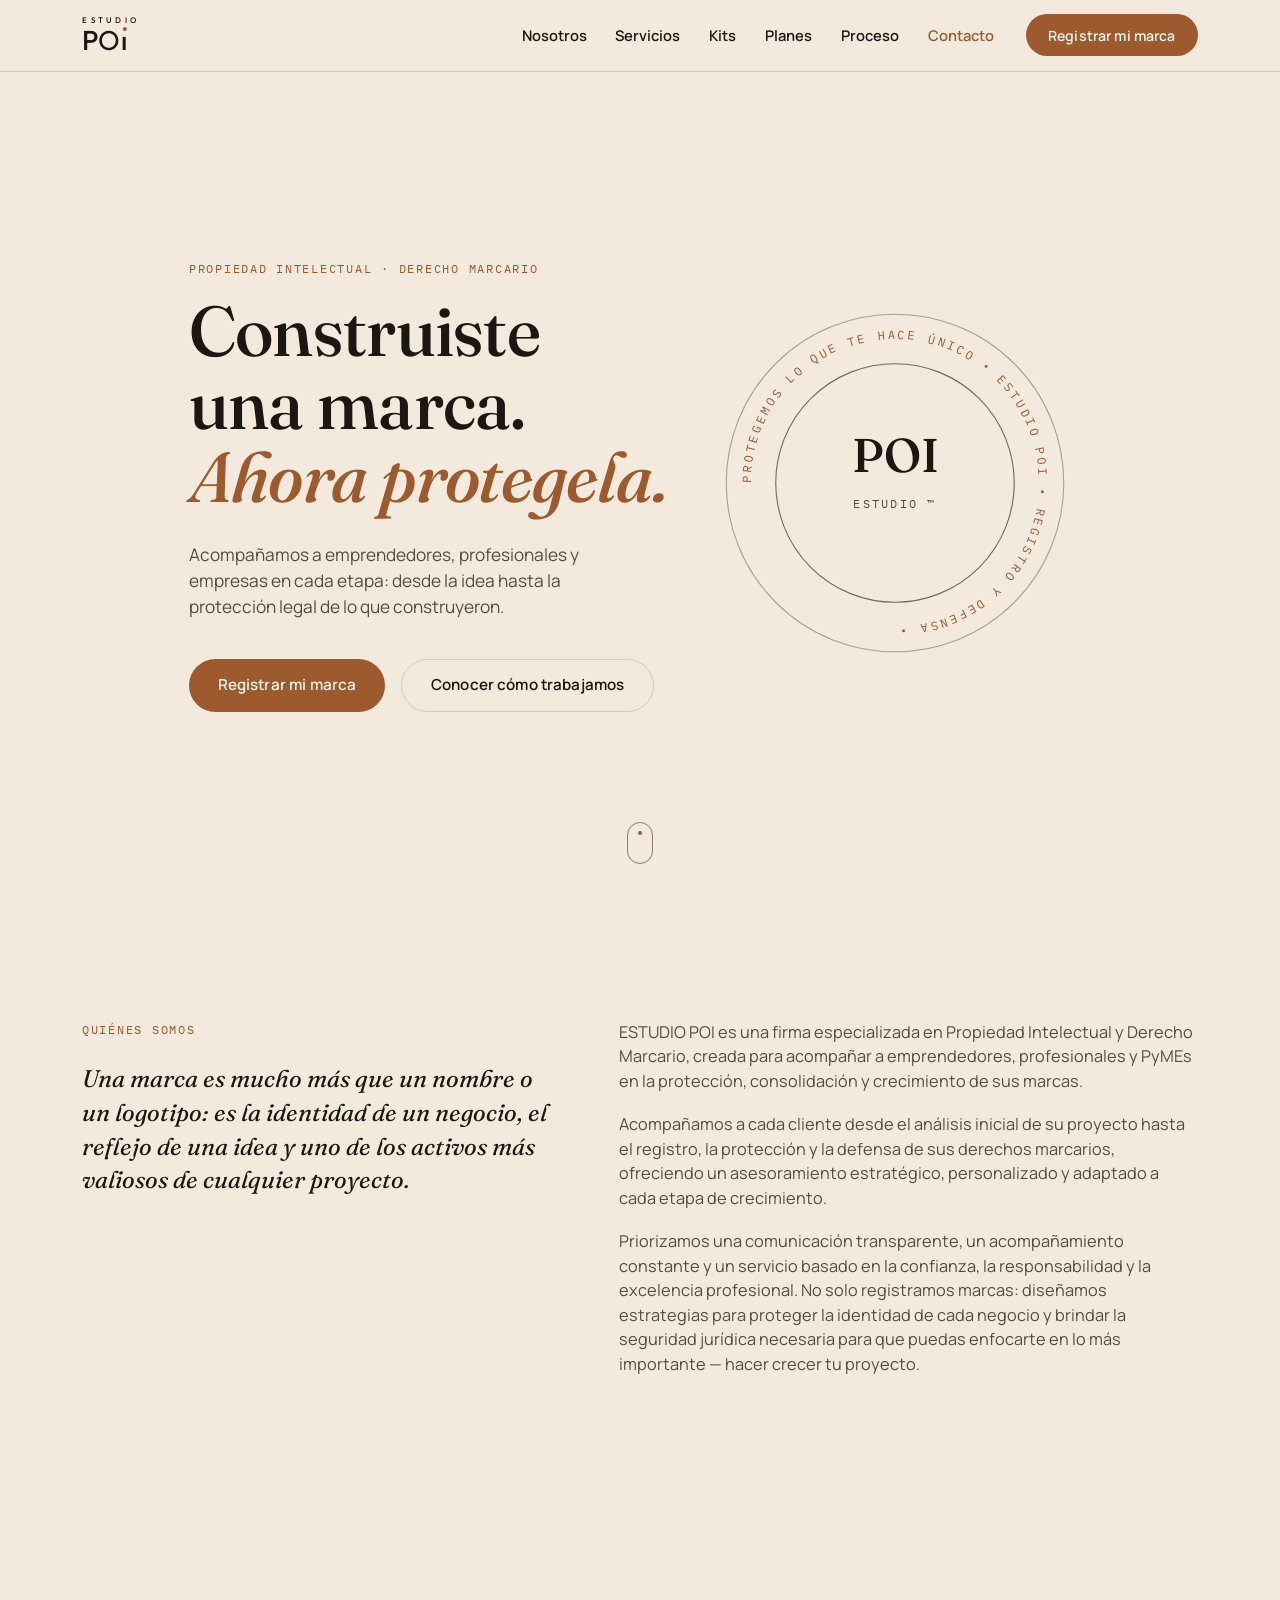
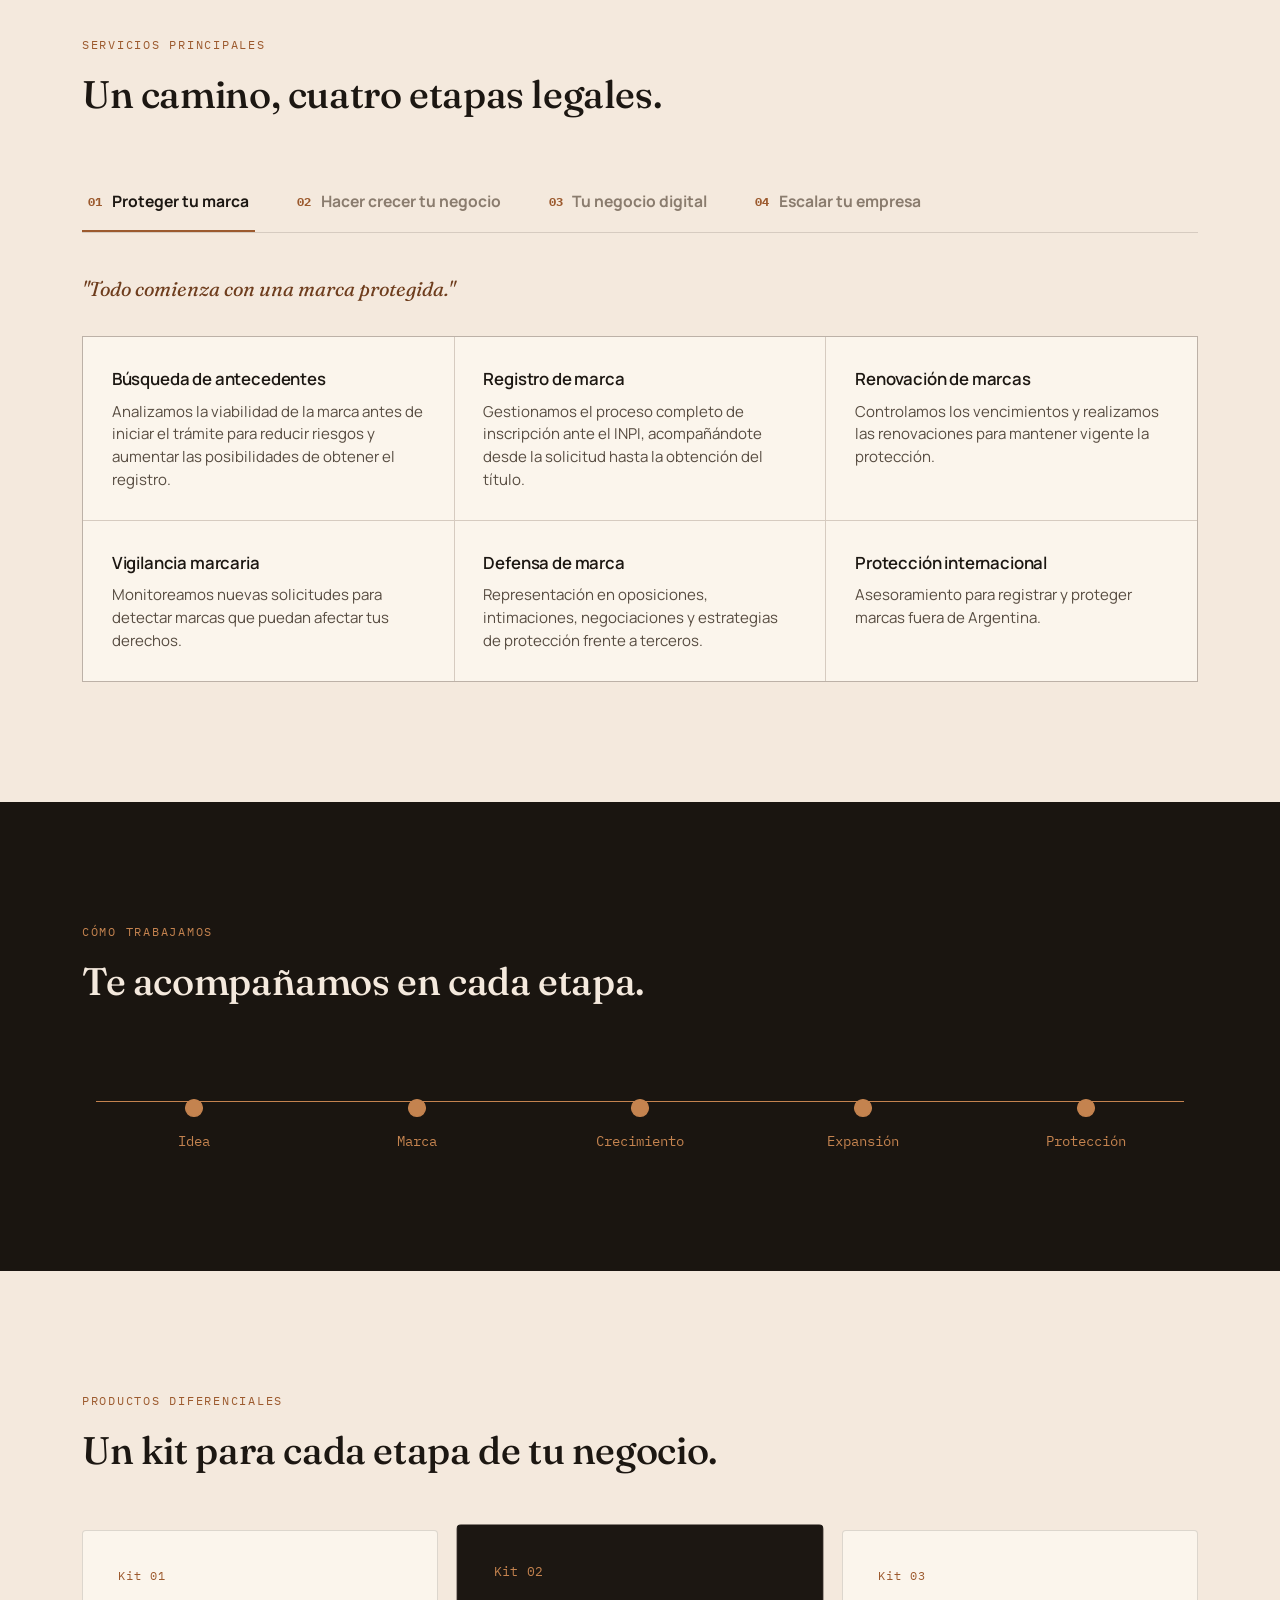
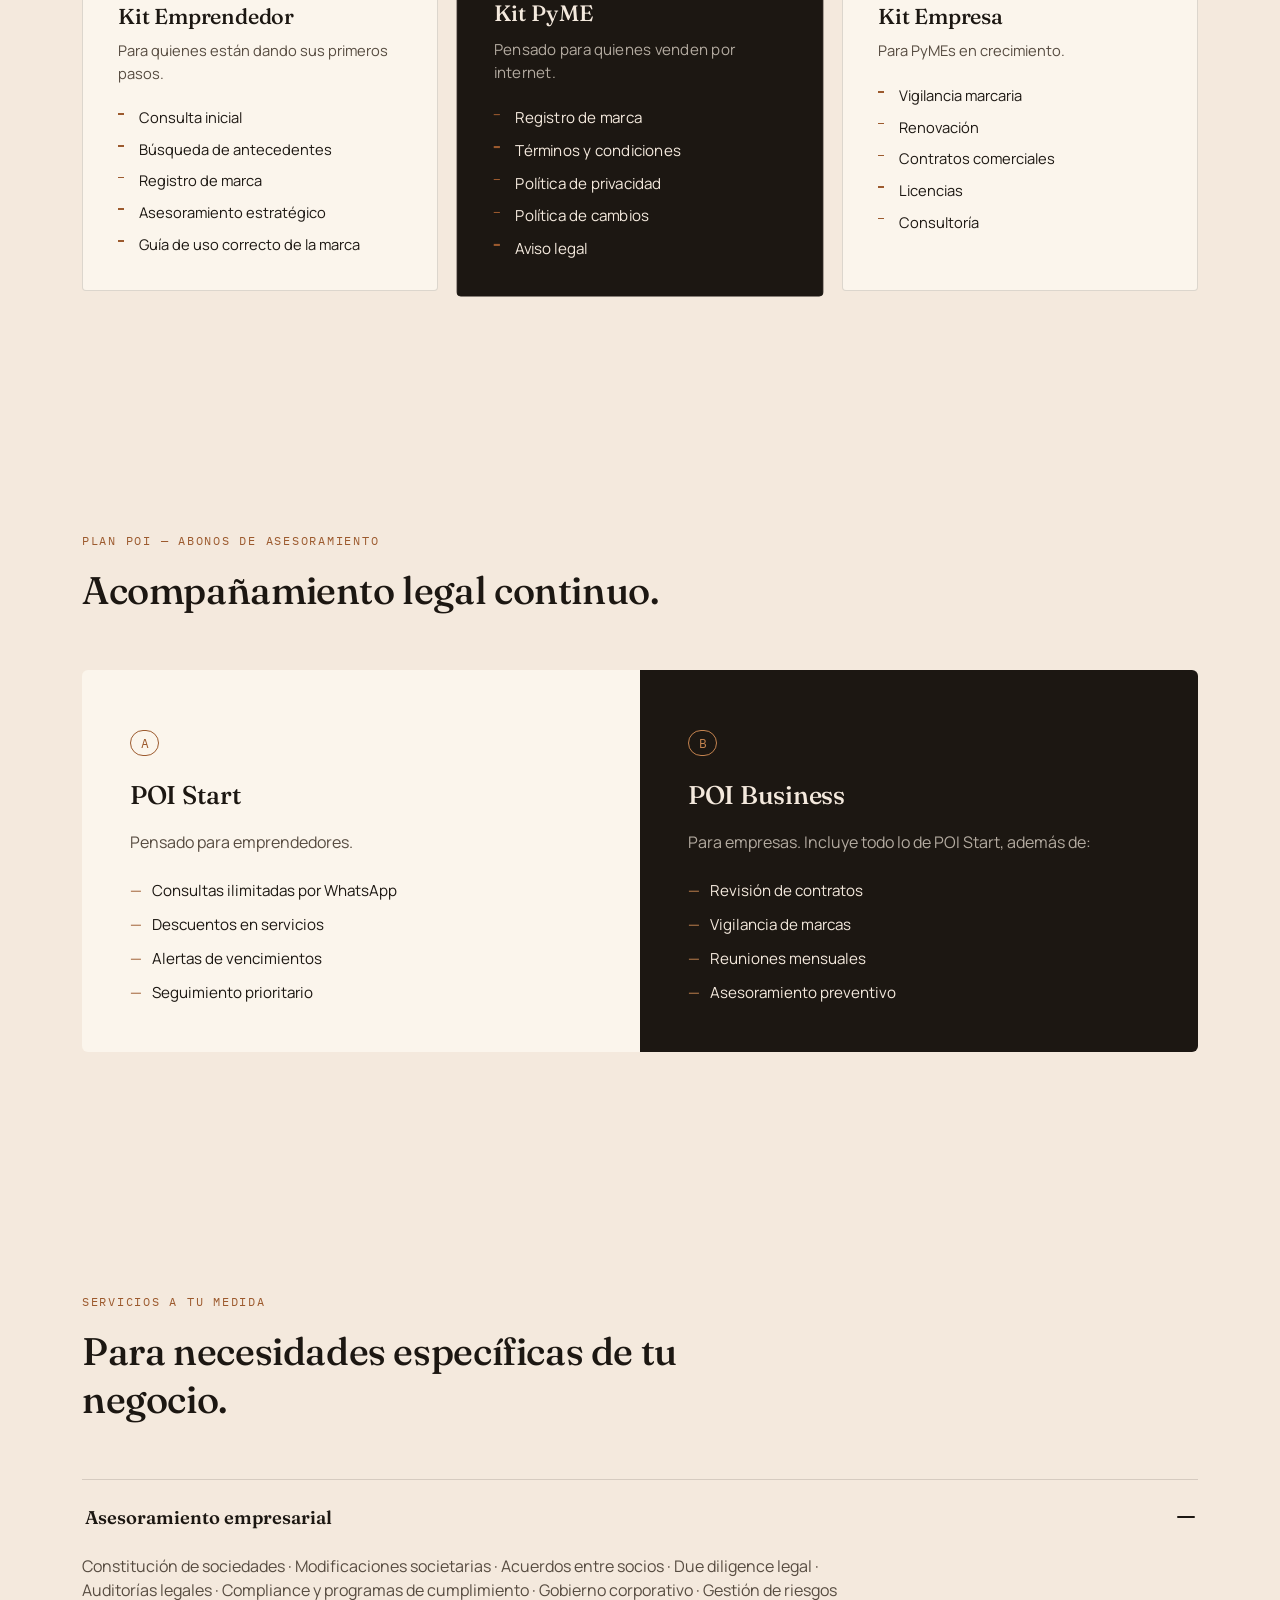
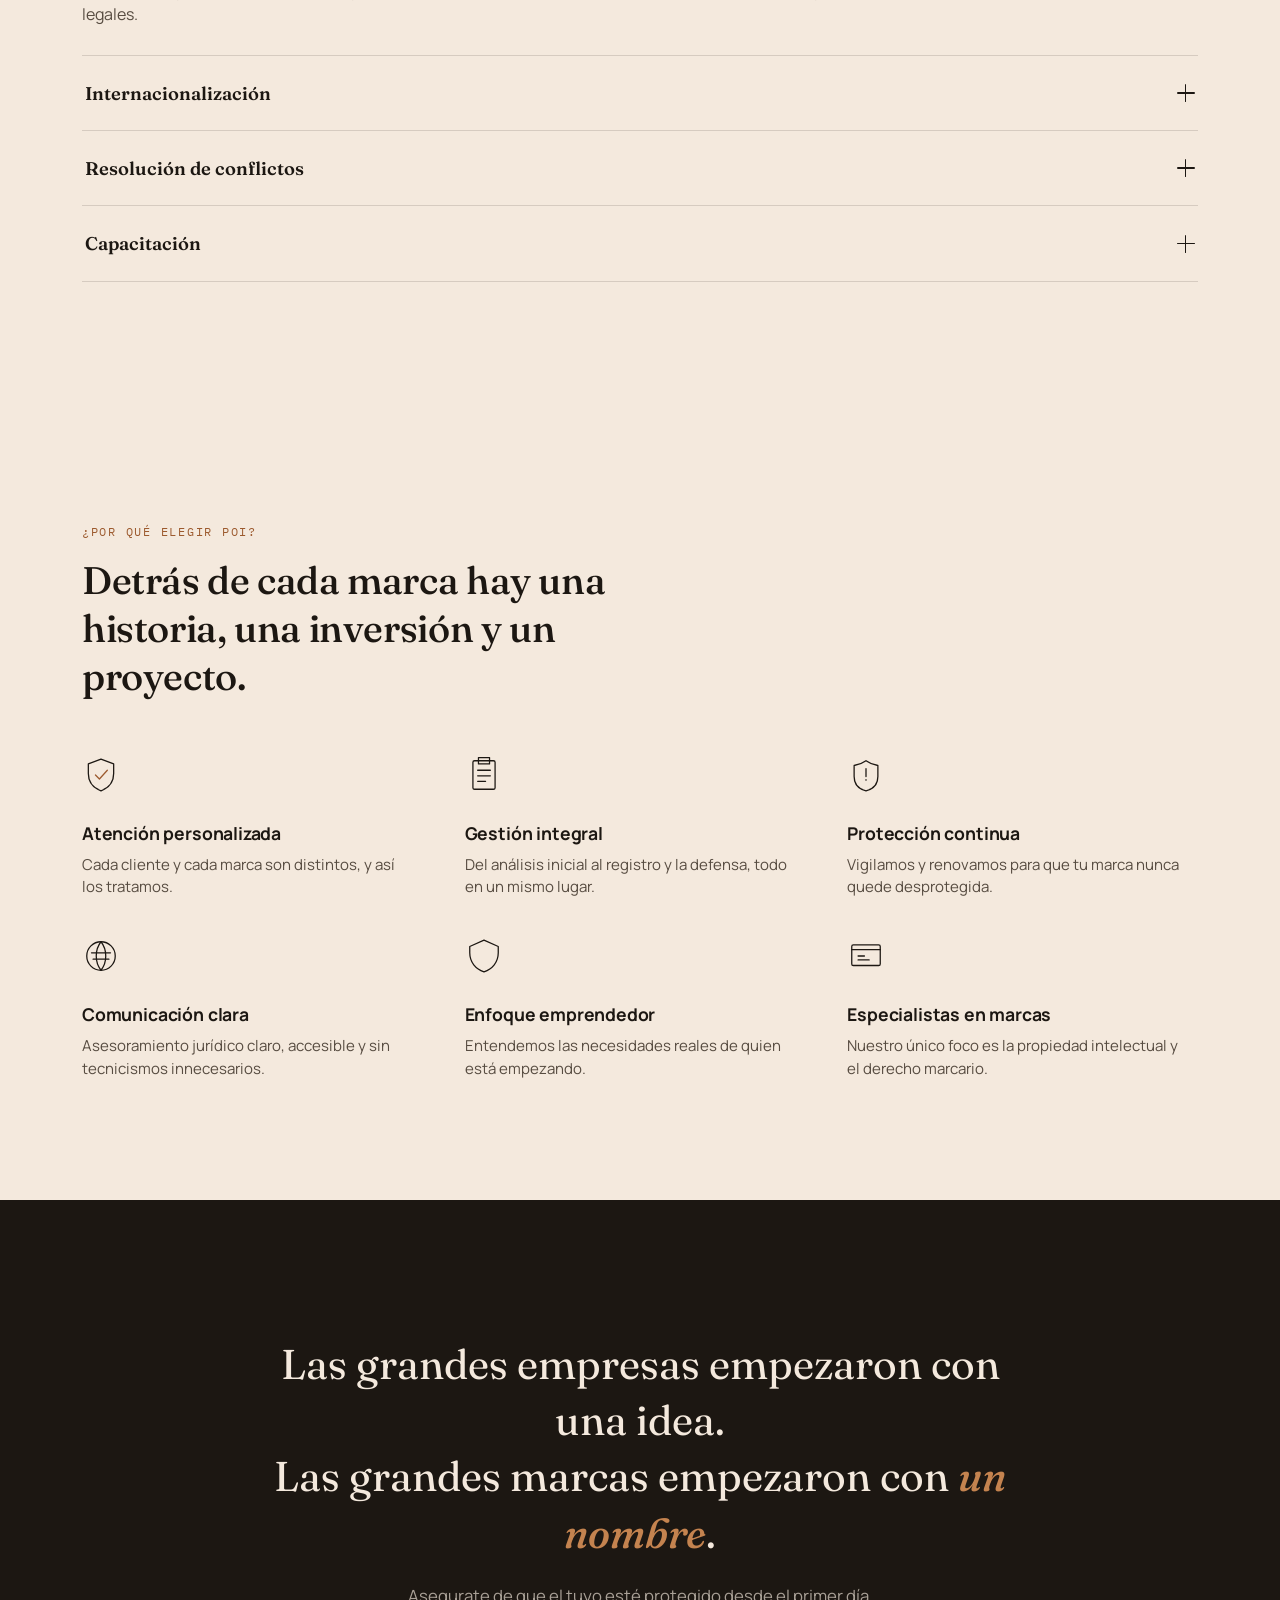
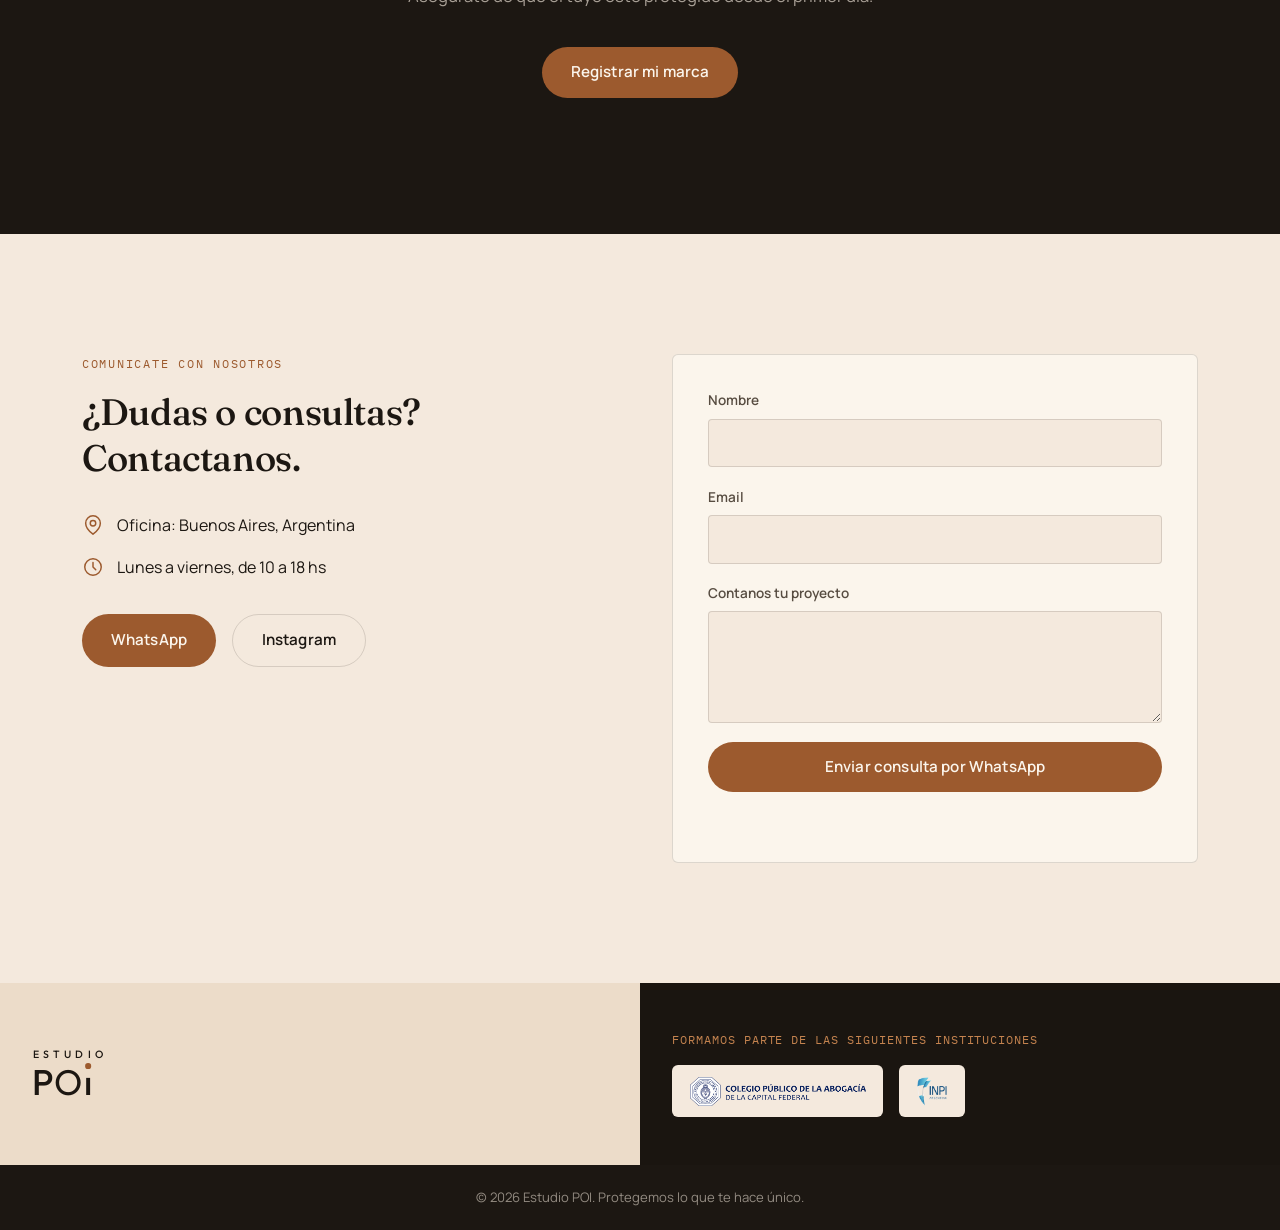
==== commit 87d55b1b: "new number" ====
--- a/index.html
+++ b/index.html
@@ -459,7 +459,7 @@
           </li>
         </ul>
         <div class="contact__actions">
-          <a href="https://wa.me/5491173620775" class="btn btn--copper" target="_blank" rel="noopener">WhatsApp</a>
+          <a href="https://wa.me/5491130169196" class="btn btn--copper" target="_blank" rel="noopener">WhatsApp</a>
           <a href="https://instagram.com/estudiopoi" class="btn btn--ghost" target="_blank" rel="noopener">Instagram</a>
         </div>
       </div>
--- a/styles.css
+++ b/styles.css
@@ -163,8 +163,14 @@
 
 @media (max-width: 900px){
   .nav__links{
-    position:fixed; inset: 62px 0 0 0; background: var(--cream);
-    flex-direction:column; padding: 2rem; gap: 1.4rem; font-size: 1.15rem;
+    position:fixed; top: 62px; left:0; right:0;
+    height: 100vh;
+    height: 100dvh;
+    z-index: 150;
+    background: var(--cream);
+    flex-direction:column; padding: 2rem 2rem 4rem; gap: 1.4rem; font-size: 1.15rem;
+    overflow-y: auto;
+    -webkit-overflow-scrolling: touch;
     transform: translateY(-8px); opacity:0; pointer-events:none;
     transition: opacity .3s var(--ease), transform .3s var(--ease);
   }
@@ -175,6 +181,8 @@
   .nav__burger.is-open span:nth-child(2){ opacity:0; }
   .nav__burger.is-open span:nth-child(3){ transform: translateY(-7px) rotate(-45deg); }
 }
+
+body.nav-open{ overflow: hidden; }
 
 /* =================================================================
    HERO
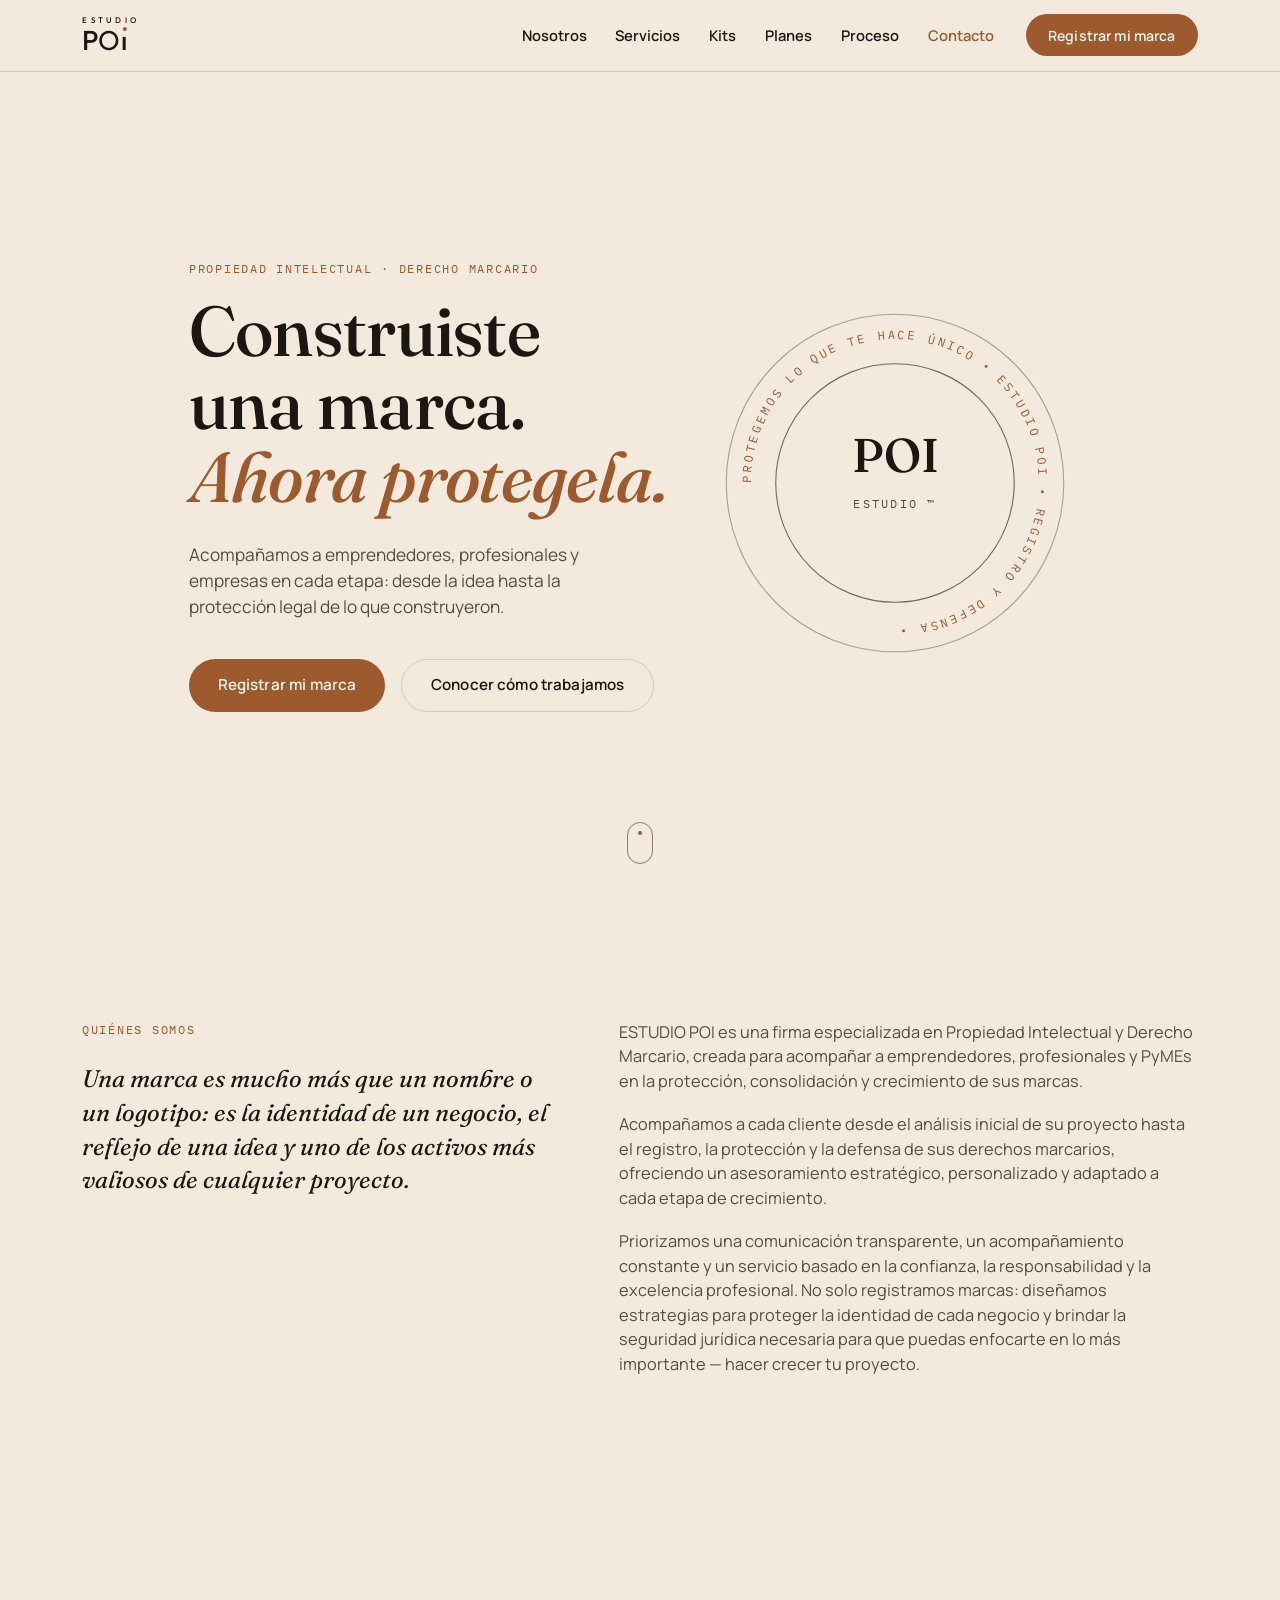
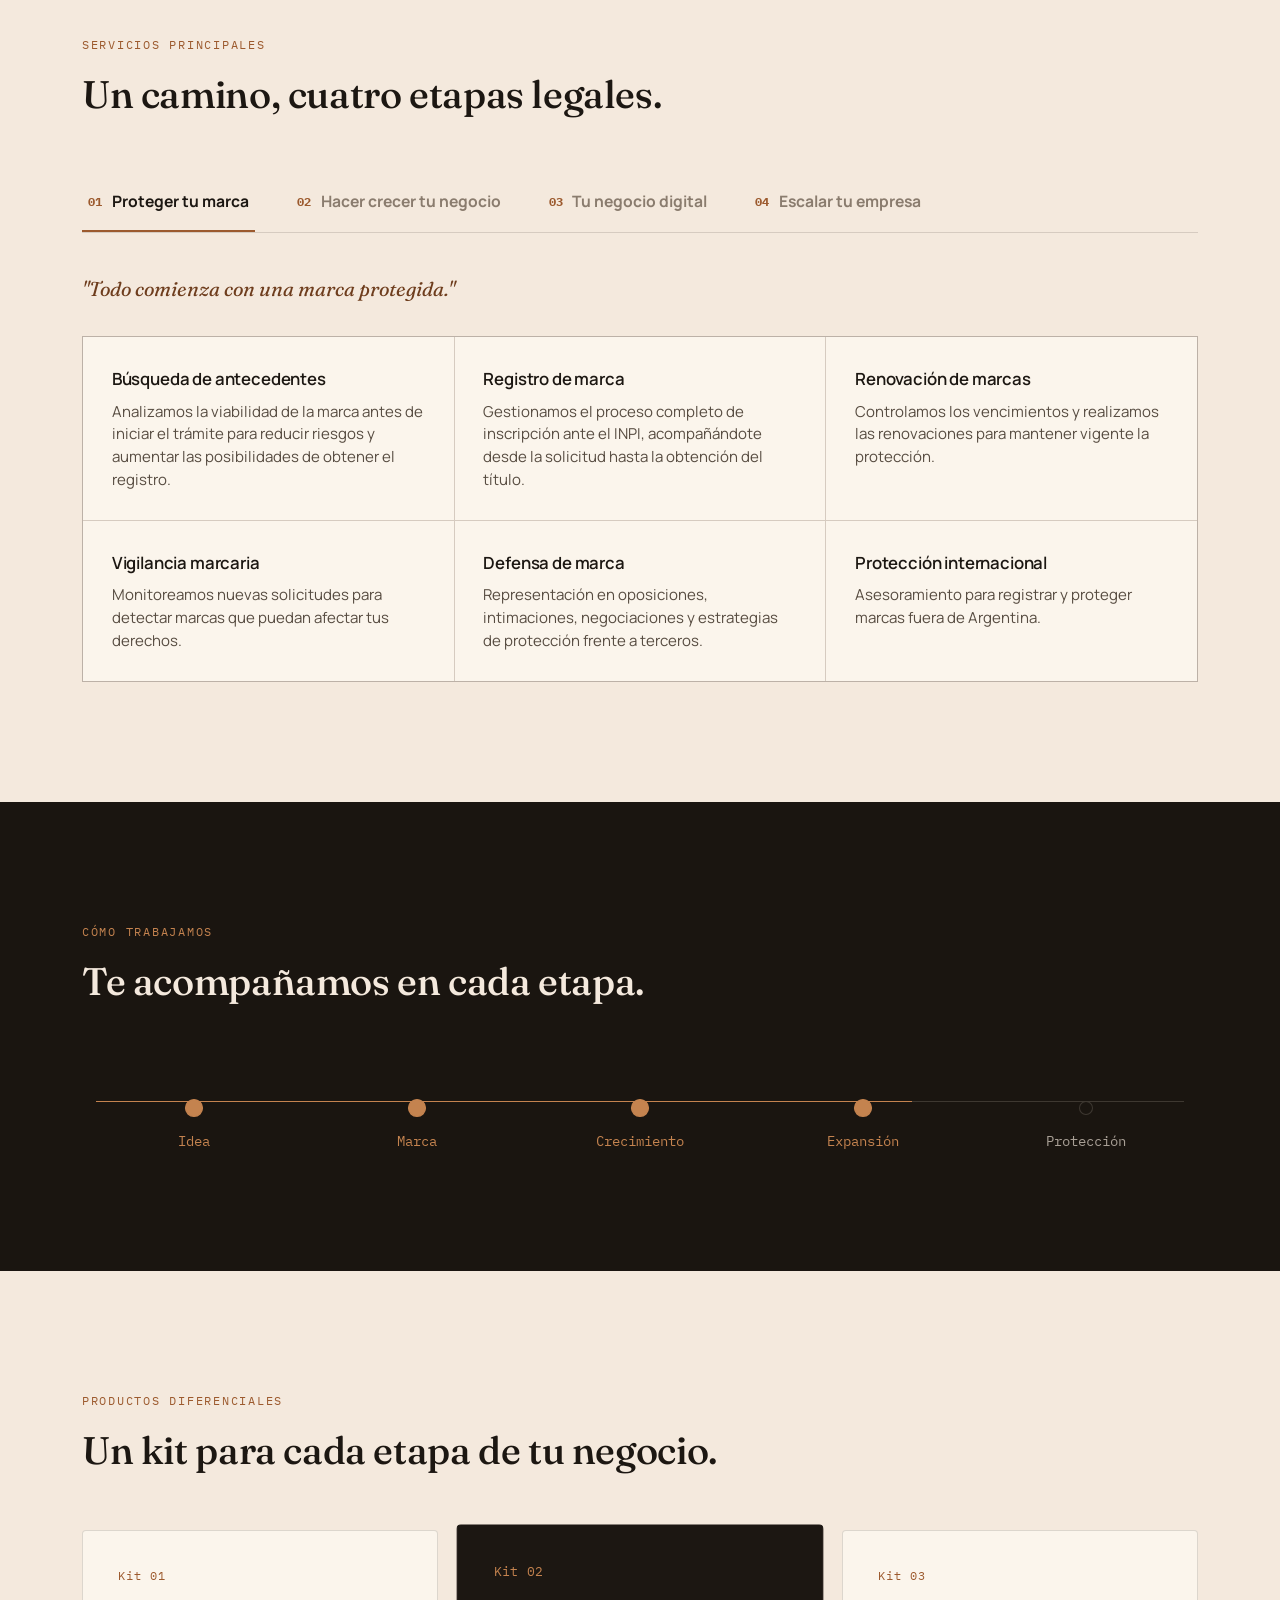
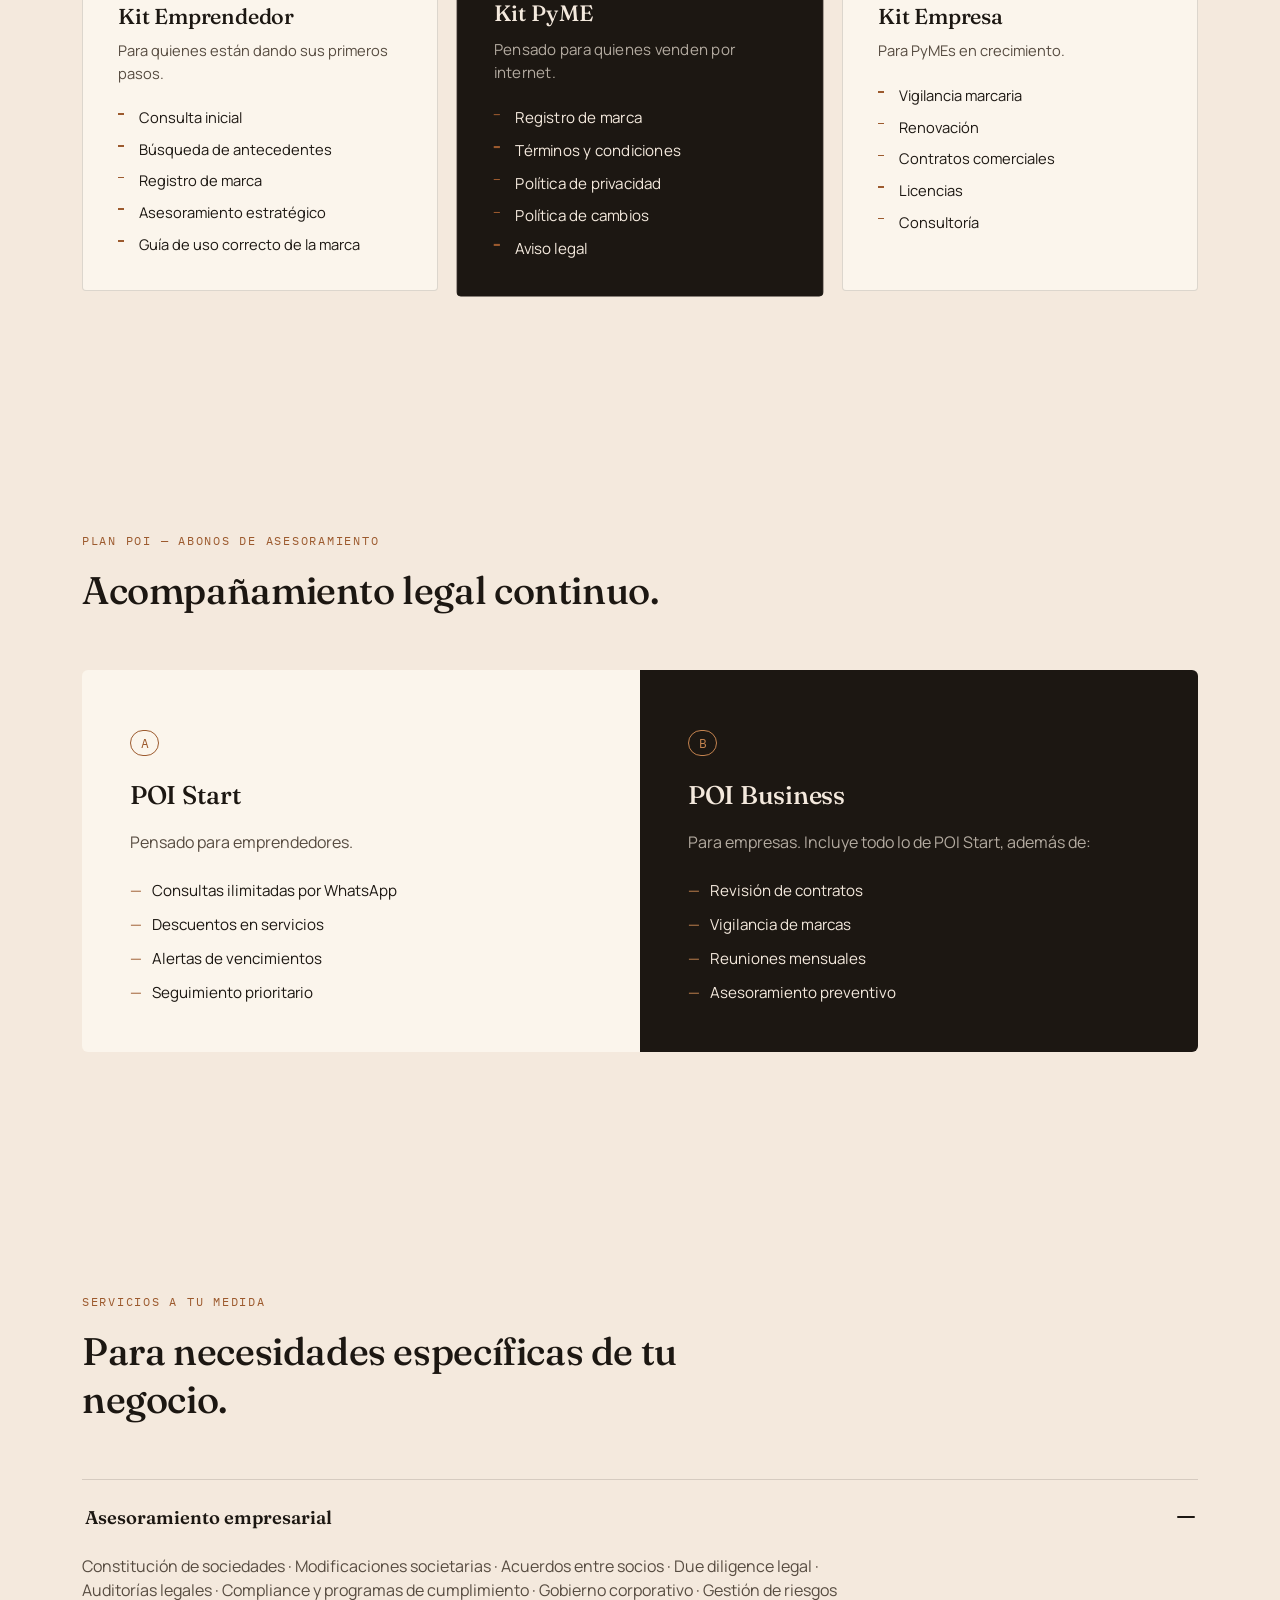
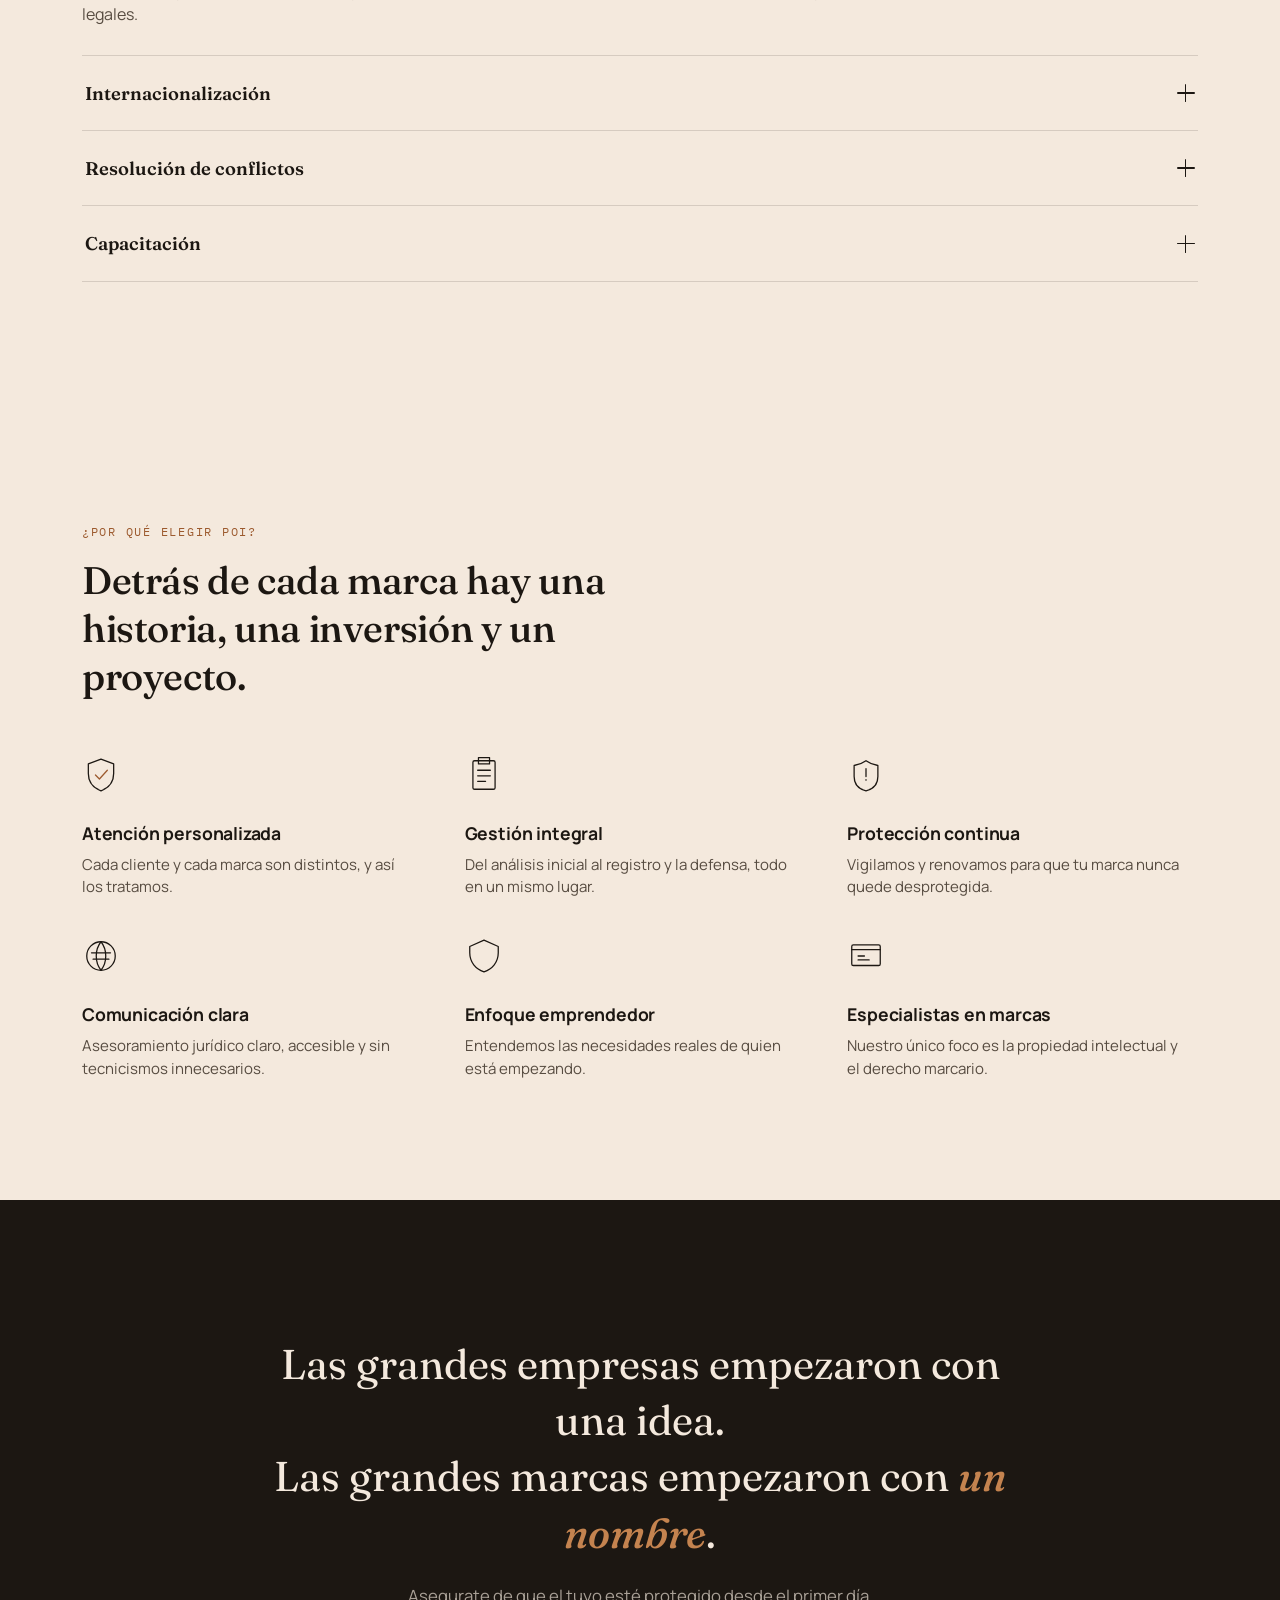
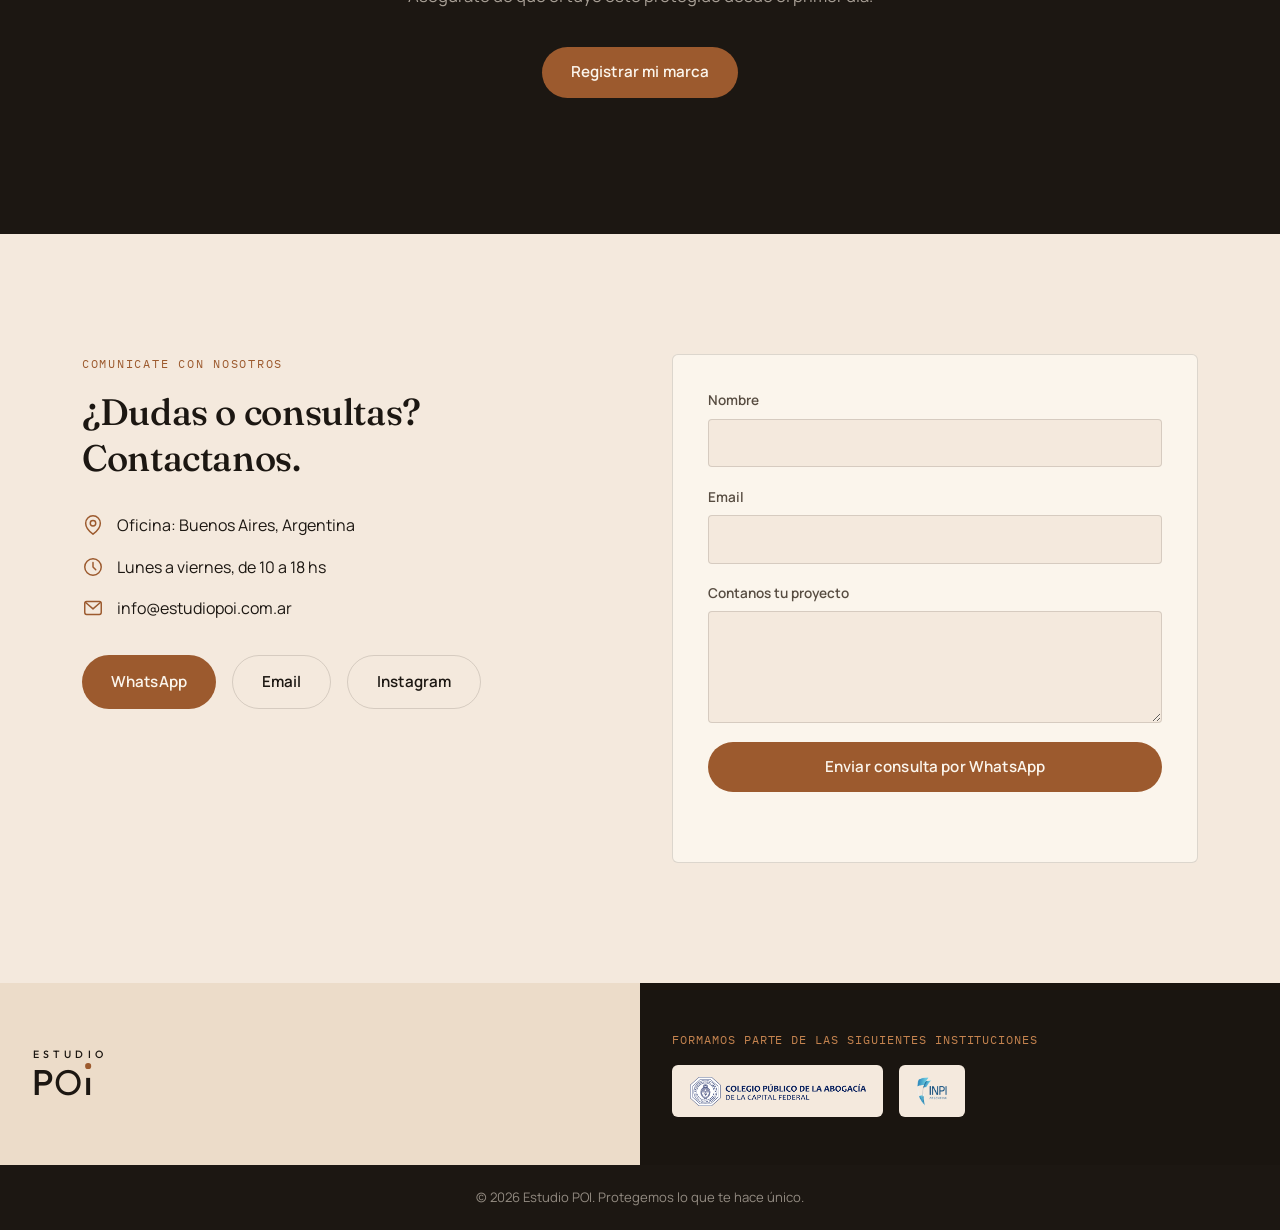
==== commit ae554bf8: "seg version" ====
--- a/index.html
+++ b/index.html
@@ -457,10 +457,17 @@
             </span>
             <span>Lunes a viernes, de 10 a 18 hs</span>
           </li>
+          <li>
+            <span class="contact__icon">
+              <svg viewBox="0 0 24 24"><rect x="3" y="5" width="18" height="14" rx="2"/><path d="m4 6 8 7 8-7"/></svg>
+            </span>
+            <span><a href="mailto:info@estudiopoi.com.ar">info@estudiopoi.com.ar</a></span>
+          </li>
         </ul>
         <div class="contact__actions">
           <a href="https://wa.me/5491130169196" class="btn btn--copper" target="_blank" rel="noopener">WhatsApp</a>
-          <a href="https://instagram.com/estudiopoi" class="btn btn--ghost" target="_blank" rel="noopener">Instagram</a>
+          <a href="mailto:info@estudiopoi.com.ar" class="btn btn--ghost">Email</a>
+          <a href="https://www.instagram.com/poimarcas" class="btn btn--ghost" target="_blank" rel="noopener">Instagram</a>
         </div>
       </div>
       <form class="contact__form reveal" id="contactForm">
--- a/styles.css
+++ b/styles.css
@@ -506,6 +506,8 @@
 .contact__info h2{ font-size: clamp(1.7rem,3vw,2.3rem); margin: 0.6rem 0 2rem; line-height:1.25; }
 .contact__list{ display:flex; flex-direction:column; gap:1.1rem; margin-bottom:2.2rem; }
 .contact__list li{ display:flex; align-items:center; gap:0.8rem; font-size:1rem; }
+.contact__list a{ color:inherit; text-decoration:none; }
+.contact__list a:hover{ text-decoration:underline; }
 .contact__icon{ width:22px; height:22px; flex-shrink:0; }
 .contact__icon svg{ width:100%; height:100%; fill:none; stroke: var(--copper); stroke-width:1.6; stroke-linecap:round; stroke-linejoin:round; }
 .contact__actions{ display:flex; gap:1rem; flex-wrap:wrap; }
@@ -550,4 +552,4 @@
 /* focus visibility */
 a:focus-visible, button:focus-visible, input:focus-visible, textarea:focus-visible{
   outline: 2px solid var(--copper); outline-offset: 2px;
-}
+}
